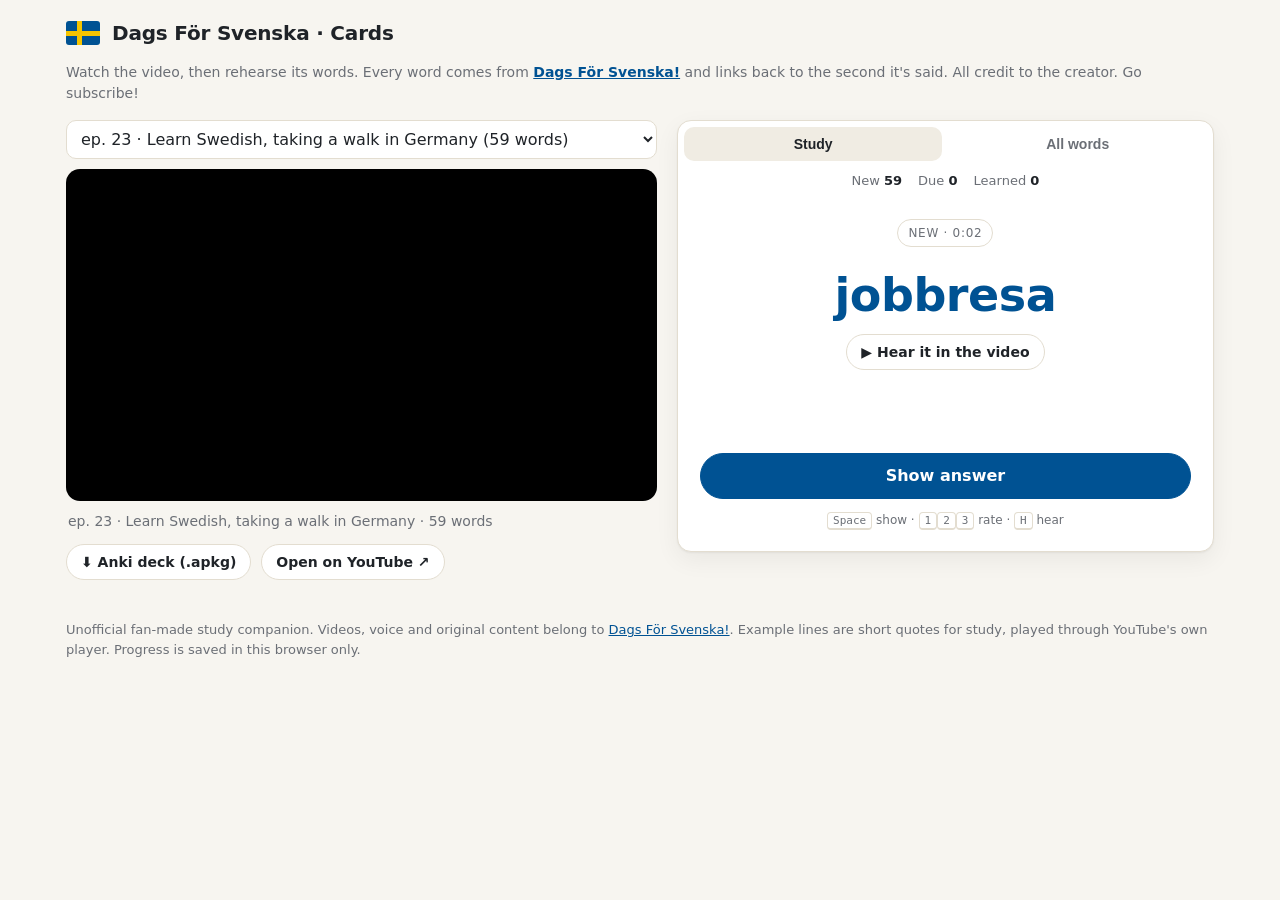
==== index.html @ f63266fc "Flashcards for Dags För Svenska! ep. 23 (Germany walk) Study site (index.html) with the video embedd" ====
<!doctype html>
<html lang="en">
<head>
<meta charset="utf-8">
<meta name="viewport" content="width=device-width, initial-scale=1">
<title>Dags För Svenska Cards</title>
<meta name="description" content="Flashcards built from the words in Dags För Svenska! videos. Watch the video, then rehearse the words, with every card linking back to the moment it was said.">
<style>
:root {
  --bg: #f7f5f0; --surface: #ffffff; --panel: #f0ece3; --ink: #1f2328; --muted: #6b6f76; --line: #e3ddd0;
  --blue: #005293; --yellow: #f5c400; --again: #c0392b; --good: #2e7d4f; --easy: #005293;
  --shadow: 0 1px 2px rgba(0,0,0,.05), 0 8px 24px rgba(0,0,0,.06);
}
@media (prefers-color-scheme: dark) {
  :root:not([data-theme="light"]) {
    --bg: #14171b; --surface: #1d2126; --panel: #252a30; --ink: #e8e6e1; --muted: #9aa0a8; --line: #30363d;
    --blue: #6fb1ff; --yellow: #f5c400; --again: #ff7b6e; --good: #6fd19a; --easy: #6fb1ff;
    --shadow: 0 1px 2px rgba(0,0,0,.3), 0 8px 24px rgba(0,0,0,.3);
  }
}
:root[data-theme="dark"] {
  --bg: #14171b; --surface: #1d2126; --panel: #252a30; --ink: #e8e6e1; --muted: #9aa0a8; --line: #30363d;
  --blue: #6fb1ff; --yellow: #f5c400; --again: #ff7b6e; --good: #6fd19a; --easy: #6fb1ff;
  --shadow: 0 1px 2px rgba(0,0,0,.3), 0 8px 24px rgba(0,0,0,.3);
}
* { box-sizing: border-box; }
body { margin: 0; background: var(--bg); color: var(--ink); font: 16px/1.5 system-ui, -apple-system, "Segoe UI", sans-serif; }
a { color: var(--blue); }
header { padding: 18px 16px 6px; max-width: 1180px; margin: 0 auto; display: flex; gap: 12px; align-items: center; flex-wrap: wrap; }
.logo { width: 34px; height: 24px; border-radius: 3px; background:
  linear-gradient(var(--yellow),var(--yellow)) 11px 0/5px 100% no-repeat,
  linear-gradient(var(--yellow),var(--yellow)) 0 10px/100% 5px no-repeat, #005293; flex: none; }
h1 { font-size: 20px; margin: 0; letter-spacing: -.01em; }
.sub { color: var(--muted); font-size: 14px; flex-basis: 100%; margin: 2px 0 0; }
.sub a { font-weight: 600; }
main { max-width: 1180px; margin: 0 auto; padding: 10px 16px 40px; display: grid; gap: 20px; grid-template-columns: minmax(0, 1fr); }
@media (min-width: 960px) { main { grid-template-columns: minmax(0, 1.1fr) minmax(0, 1fr); align-items: start; } .left { position: sticky; top: 14px; } }
.box { background: var(--surface); border: 1px solid var(--line); border-radius: 14px; box-shadow: var(--shadow); }
select { font: inherit; padding: 8px 10px; border-radius: 10px; border: 1px solid var(--line); background: var(--surface); color: var(--ink); width: 100%; }
.player { aspect-ratio: 16/9; width: 100%; border-radius: 14px; overflow: hidden; background: #000; margin-top: 10px; }
.player > * { width: 100%; height: 100%; border: 0; }
.vmeta { font-size: 14px; color: var(--muted); margin: 10px 2px 0; }
.dl { display: flex; gap: 10px; margin-top: 12px; flex-wrap: wrap; }
.btn { font: 600 14px/1 system-ui, sans-serif; border: 1px solid var(--line); background: var(--surface); color: var(--ink);
  border-radius: 99px; padding: 10px 14px; cursor: pointer; text-decoration: none; display: inline-flex; gap: 6px; align-items: center; }
.btn:hover { border-color: var(--blue); }
.btn.primary { background: var(--blue); color: #fff; border-color: var(--blue); }
:root[data-theme="dark"] .btn.primary, :root:not([data-theme="light"]) .btn.primary { color: #0b1a2b; }
@media (prefers-color-scheme: light) { :root:not([data-theme="dark"]) .btn.primary { color: #fff; } }
.tabs { display: flex; gap: 6px; padding: 6px; }
.tab { flex: 1; text-align: center; padding: 9px; border-radius: 10px; cursor: pointer; font-weight: 600; font-size: 14px; color: var(--muted); border: 0; background: none; }
.tab[aria-selected="true"] { background: var(--panel); color: var(--ink); }
.stats { display: flex; gap: 16px; justify-content: center; font-size: 13px; color: var(--muted); padding: 4px 16px 0; font-variant-numeric: tabular-nums; }
.stats b { color: var(--ink); }
.card { padding: 28px 22px 22px; text-align: center; min-height: 360px; display: flex; flex-direction: column; }
.word { font-size: clamp(34px, 7vw, 46px); font-weight: 750; color: var(--blue); margin: 14px 0 4px; letter-spacing: -.01em; overflow-wrap: anywhere; }
.chip { align-self: center; font-size: 12px; letter-spacing: .06em; text-transform: uppercase; color: var(--muted); border: 1px solid var(--line); border-radius: 99px; padding: 4px 10px; }
.meaning { font-size: 24px; font-weight: 650; margin-top: 10px; }
.grammar { font-size: 14px; color: var(--muted); margin-top: 4px; }
.grammar i { margin-right: 6px; }
.example { background: var(--panel); border-radius: 12px; padding: 14px 16px; margin: 16px auto 0; max-width: 480px; width: 100%; text-align: left; }
.example .sv { font-size: 19px; }
.example .sv b { color: var(--blue); }
.example .en { color: var(--muted); font-style: italic; margin-top: 4px; }
.note { font-size: 14px; color: var(--muted); margin: 12px auto 0; max-width: 480px; text-align: left; }
.hidden { display: none !important; }
.grow { flex: 1; }
.rate { display: grid; grid-template-columns: repeat(3, 1fr); gap: 8px; margin-top: 18px; }
.rate button { font: 650 15px/1.2 system-ui, sans-serif; padding: 12px 6px; border-radius: 12px; border: 1px solid var(--line); background: var(--surface); color: var(--ink); cursor: pointer; }
.rate button small { display: block; font-weight: 500; font-size: 11px; color: var(--muted); margin-top: 3px; }
.rate .again { border-color: color-mix(in srgb, var(--again) 45%, var(--line)); color: var(--again); }
.rate .good { border-color: color-mix(in srgb, var(--good) 45%, var(--line)); color: var(--good); }
.rate .easy { border-color: color-mix(in srgb, var(--easy) 45%, var(--line)); color: var(--easy); }
.show { margin-top: 18px; width: 100%; padding: 14px; font-size: 16px; justify-content: center; }
.row-actions { display: flex; gap: 8px; justify-content: center; margin-top: 14px; flex-wrap: wrap; }
.kbd { font-size: 12px; color: var(--muted); margin-top: 12px; }
kbd { font: 11px ui-monospace, monospace; border: 1px solid var(--line); border-bottom-width: 2px; border-radius: 4px; padding: 1px 5px; }
.done { padding: 40px 20px; text-align: center; }
.done h2 { margin: 0 0 6px; }
.list { list-style: none; margin: 0; padding: 4px 0; }
.list li { display: grid; grid-template-columns: 52px 1fr auto; gap: 10px; align-items: baseline; padding: 10px 16px; border-top: 1px solid var(--line); cursor: pointer; }
.list li:first-child { border-top: 0; }
.list li:hover { background: var(--panel); }
.list .ts { font: 12px ui-monospace, monospace; color: var(--blue); }
.list .w { font-weight: 650; }
.list .e { color: var(--muted); font-size: 14px; }
.list .lvl { font-size: 11px; color: var(--muted); white-space: nowrap; }
.credit { max-width: 1180px; margin: 0 auto; padding: 0 16px 30px; font-size: 13px; color: var(--muted); }
</style>
</head>
<body>
<header>
  <div class="logo" aria-hidden="true"></div>
  <h1>Dags För Svenska · Cards</h1>
  <p class="sub">Watch the video, then rehearse its words. Every word comes from
    <a id="chanLink" href="https://www.youtube.com/@DagsF%C3%B6rSvenska" target="_blank" rel="noopener">Dags För Svenska!</a>
    and links back to the second it's said. All credit to the creator. Go subscribe!</p>
</header>

<main>
  <section class="left">
    <select id="videoPick" aria-label="Choose a video"></select>
    <div class="player"><div id="yt"></div></div>
    <p class="vmeta" id="vmeta"></p>
    <div class="dl">
      <a class="btn" id="ankiDl" href="#">⬇ Anki deck (.apkg)</a>
      <a class="btn" id="ytLink" target="_blank" rel="noopener" href="#">Open on YouTube ↗</a>
    </div>
  </section>

  <section>
    <div class="box">
      <div class="tabs" role="tablist">
        <button class="tab" role="tab" id="tabStudy" aria-selected="true">Study</button>
        <button class="tab" role="tab" id="tabList" aria-selected="false">All words</button>
      </div>

      <div id="studyView">
        <div class="stats"><span>New <b id="sNew">0</b></span><span>Due <b id="sDue">0</b></span><span>Learned <b id="sLearned">0</b></span></div>
        <div class="card" id="card">
          <span class="chip" id="cChip"></span>
          <div class="word" id="cWord"></div>
          <div><button class="btn" id="hearBtn" title="Play this line from the video (H)">▶ Hear it in the video</button></div>
          <div id="answer" class="hidden">
            <div class="meaning" id="cMeaning"></div>
            <div class="grammar"><i id="cPos"></i><span id="cForms"></span></div>
            <div class="example"><div class="sv" id="cSv"></div><div class="en" id="cEn"></div></div>
            <div class="note" id="cNote"></div>
          </div>
          <div class="grow"></div>
          <button class="btn primary show" id="showBtn">Show answer</button>
          <div class="rate hidden" id="rateRow">
            <button class="again" data-r="0">Again<small id="iv0"></small></button>
            <button class="good" data-r="1">Good<small id="iv1"></small></button>
            <button class="easy" data-r="2">Easy<small id="iv2"></small></button>
          </div>
          <div class="kbd"><kbd>Space</kbd> show · <kbd>1</kbd><kbd>2</kbd><kbd>3</kbd> rate · <kbd>H</kbd> hear</div>
        </div>
        <div class="done hidden" id="doneView">
          <h2>All done for now 🎉</h2>
          <p id="doneMsg">Come back tomorrow for your reviews, or watch the video again.</p>
          <div class="row-actions"><button class="btn" id="moreBtn">Study ahead anyway</button></div>
        </div>
      </div>

      <div id="listView" class="hidden"><ul class="list" id="wordList"></ul></div>
    </div>
  </section>
</main>
<p class="credit">Unofficial fan-made study companion. Videos, voice and original content belong to
  <a href="https://www.youtube.com/@DagsF%C3%B6rSvenska" target="_blank" rel="noopener">Dags För Svenska!</a>.
  Example lines are short quotes for study, played through YouTube's own player. Progress is saved in this browser only.</p>

<script>
const $ = id => document.getElementById(id);
const DAY = 864e5, NEW_PER_DAY = 20;
let videos = [], deck = null, queue = [], cur = null, player = null, stopTimer = null, ahead = false;

// ---- storage (per-browser progress; never required) ----
const store = {
  get(k, d) { try { const v = localStorage.getItem(k); return v ? JSON.parse(v) : d; } catch { return d; } },
  set(k, v) { try { localStorage.setItem(k, JSON.stringify(v)); } catch {} },
};
const progKey = () => `dfs:${deck.video}`;
let prog = {};  // word -> {ivl (days), due (ms), reps}

// ---- scheduling: small SM-2-ish ladder ----
function nextIvl(p, r) {
  const ivl = p ? p.ivl : 0;
  if (r === 0) return 0;                      // again: back into this session
  if (r === 1) return ivl ? Math.max(1, Math.round(ivl * 2.3)) : 1;
  return ivl ? Math.max(4, Math.round(ivl * 3.5)) : 4;
}
const fmtIvl = d => d === 0 ? "now" : d < 30 ? `${d}d` : d < 365 ? `${Math.round(d / 30)}mo` : `${(d / 365).toFixed(1)}y`;

function buildQueue() {
  const now = Date.now();
  const due = deck.cards.filter(c => prog[c.word] && prog[c.word].due <= now);
  const newToday = store.get(`${progKey()}:new:${new Date().toDateString()}`, 0);
  const fresh = deck.cards.filter(c => !prog[c.word]).slice(0, Math.max(0, NEW_PER_DAY - newToday));
  queue = [...due, ...fresh];
  if (ahead && !queue.length) queue = [...deck.cards].sort((a, b) => (prog[a.word]?.due || 0) - (prog[b.word]?.due || 0)).slice(0, 10);
}
function stats() {
  const now = Date.now();
  $("sNew").textContent = deck.cards.filter(c => !prog[c.word]).length;
  $("sDue").textContent = deck.cards.filter(c => prog[c.word] && prog[c.word].due <= now).length;
  $("sLearned").textContent = deck.cards.filter(c => prog[c.word] && prog[c.word].ivl >= 1).length;
}
const mmss = t => `${Math.floor(t / 60)}:${String(t % 60).padStart(2, "0")}`;

function showCard() {
  stats();
  if (!queue.length) { $("card").classList.add("hidden"); $("doneView").classList.remove("hidden"); return; }
  $("card").classList.remove("hidden"); $("doneView").classList.add("hidden");
  cur = queue[0];
  $("cChip").textContent = prog[cur.word] ? `review · ${mmss(cur.t)}` : `new · ${mmss(cur.t)}`;
  $("cWord").textContent = cur.word;
  $("cMeaning").textContent = cur.english;
  $("cPos").textContent = cur.pos;
  $("cForms").textContent = cur.forms;
  $("cSv").innerHTML = cur.sentence;   // trusted: our own deck files, <b> marks the word
  $("cEn").textContent = cur.sentence_en;
  $("cNote").innerHTML = cur.note || "";
  $("answer").classList.add("hidden"); $("rateRow").classList.add("hidden"); $("showBtn").classList.remove("hidden");
  const p = prog[cur.word];
  [0, 1, 2].forEach(r => $(`iv${r}`).textContent = fmtIvl(nextIvl(p, r)));
}
function reveal() {
  if (!cur) return;
  $("answer").classList.remove("hidden"); $("rateRow").classList.remove("hidden"); $("showBtn").classList.add("hidden");
}
function rate(r) {
  if (!cur || $("rateRow").classList.contains("hidden")) return;
  const isNew = !prog[cur.word];
  const ivl = nextIvl(prog[cur.word], r);
  prog[cur.word] = { ivl, due: Date.now() + ivl * DAY, reps: (prog[cur.word]?.reps || 0) + 1 };
  store.set(progKey(), prog);
  if (isNew) { const k = `${progKey()}:new:${new Date().toDateString()}`; store.set(k, store.get(k, 0) + 1); }
  queue.shift();
  if (r === 0) queue.splice(Math.min(3, queue.length), 0, cur);   // see it again in a few cards
  showCard();
}

// ---- the creator's own voice: play just this line through the YouTube player ----
function hear(c) {
  if (!player || !player.seekTo) return;
  clearTimeout(stopTimer);
  const start = Math.max(0, c.t - 0.6);
  player.seekTo(start, true); player.playVideo();
  stopTimer = setTimeout(() => player.pauseVideo(), ((c.end || c.t + 4) - start + 0.4) * 1000);
}

function renderList() {
  $("wordList").innerHTML = "";
  deck.cards.forEach(c => {
    const li = document.createElement("li");
    const p = prog[c.word];
    li.innerHTML = `<span class="ts">${mmss(c.t)}</span><span><span class="w"></span> <span class="e"></span></span><span class="lvl">${p ? (p.ivl ? "next " + fmtIvl(p.ivl) : "learning") : "new"}</span>`;
    li.querySelector(".w").textContent = c.word;
    li.querySelector(".e").textContent = "· " + c.english;
    li.title = "Play this line";
    li.onclick = () => hear(c);
    $("wordList").appendChild(li);
  });
}
function setTab(list) {
  $("tabStudy").setAttribute("aria-selected", !list); $("tabList").setAttribute("aria-selected", list);
  $("studyView").classList.toggle("hidden", list); $("listView").classList.toggle("hidden", !list);
  if (list) renderList();
}

async function loadVideo(id) {
  deck = await (await fetch(`decks/${id}.json`)).json();
  prog = store.get(progKey(), {});
  ahead = false;
  $("vmeta").textContent = `${deck.episode} · ${deck.title} · ${deck.cards.length} words`;
  $("ytLink").href = `https://www.youtube.com/watch?v=${id}`;
  $("ankiDl").href = deck.apkg || `https://github.com/rajathpi/dags-svenska-cards/releases/download/decks/dags-for-svenska-${id}.apkg`;
  if (player && player.cueVideoById) player.cueVideoById(id);
  buildQueue(); showCard();
  if (!$("listView").classList.contains("hidden")) renderList();
  store.set("dfs:last", id);
}

window.onYouTubeIframeAPIReady = () => {
  player = new YT.Player("yt", { videoId: deck ? deck.video : undefined,
    playerVars: { rel: 0, modestbranding: 1, cc_load_policy: 1, cc_lang_pref: "sv", hl: "sv" } });
};

async function init() {
  videos = await (await fetch("decks/index.json")).json();
  $("videoPick").innerHTML = videos.map(v => `<option value="${v.id}">${v.episode} · ${v.title} (${v.count} words)</option>`).join("");
  const last = store.get("dfs:last", null);
  const id = videos.some(v => v.id === last) ? last : videos[0].id;
  $("videoPick").value = id;
  await loadVideo(id);
  const s = document.createElement("script"); s.src = "https://www.youtube.com/iframe_api"; document.head.appendChild(s);
}

$("videoPick").onchange = e => loadVideo(e.target.value);
$("showBtn").onclick = reveal;
$("hearBtn").onclick = () => cur && hear(cur);
$("rateRow").onclick = e => { const b = e.target.closest("button"); if (b) rate(+b.dataset.r); };
$("tabStudy").onclick = () => setTab(false);
$("tabList").onclick = () => setTab(true);
$("moreBtn").onclick = () => { ahead = true; buildQueue(); showCard(); };
document.addEventListener("keydown", e => {
  if (e.target.tagName === "SELECT" || e.ctrlKey || e.metaKey || e.altKey) return;
  if (e.code === "Space") { e.preventDefault(); $("rateRow").classList.contains("hidden") ? reveal() : rate(1); }
  else if (["1", "2", "3"].includes(e.key)) rate(+e.key - 1);
  else if (e.key.toLowerCase() === "h" && cur) hear(cur);
});
init();
</script>
</body>
</html>
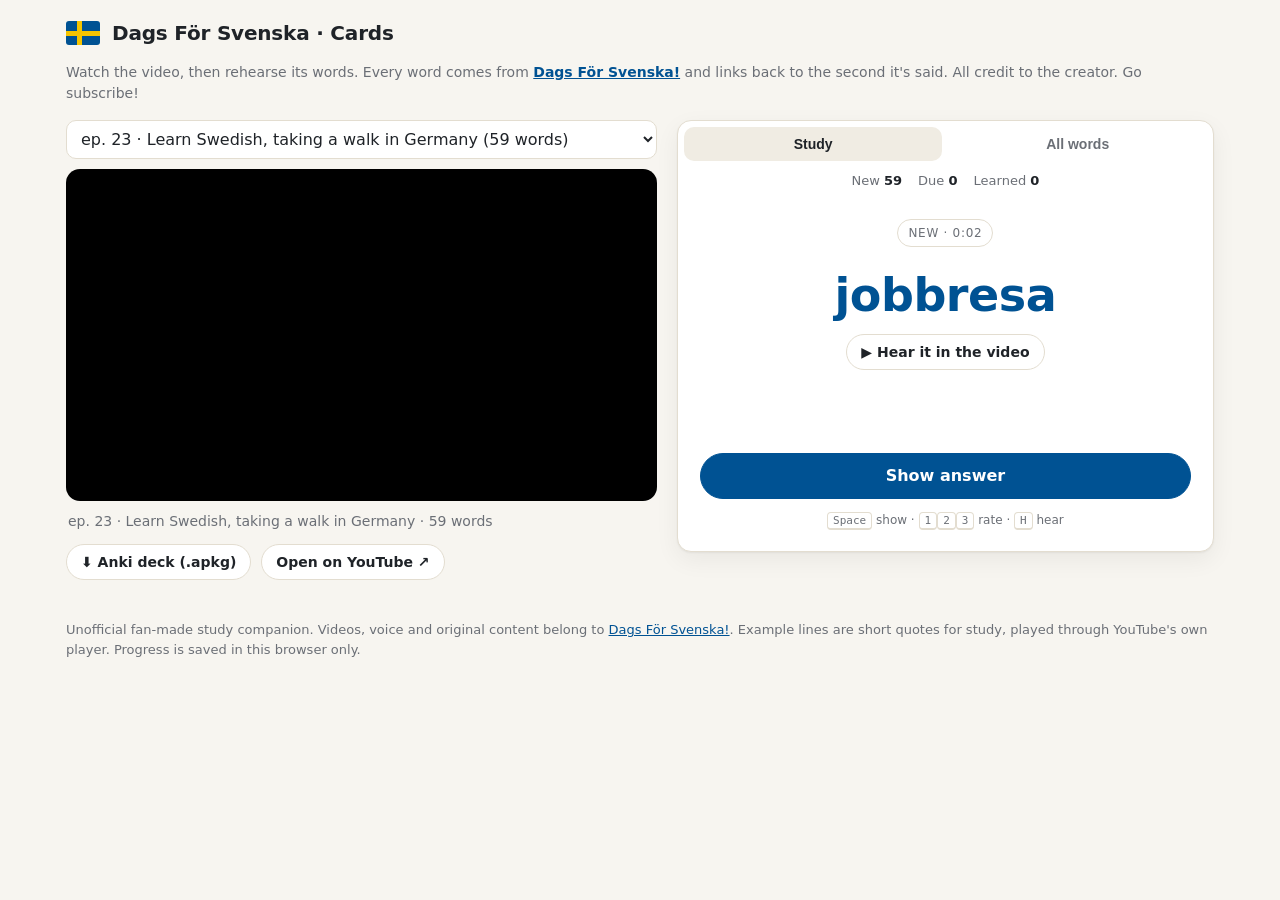
==== commit 83781852: "README: screenshots of the study site, word list, dark mode, phone and Anki card Adds make_shots.py " ====
--- a/index.html
+++ b/index.html
@@ -37,7 +37,7 @@
 @media (min-width: 960px) { main { grid-template-columns: minmax(0, 1.1fr) minmax(0, 1fr); align-items: start; } .left { position: sticky; top: 14px; } }
 .box { background: var(--surface); border: 1px solid var(--line); border-radius: 14px; box-shadow: var(--shadow); }
 select { font: inherit; padding: 8px 10px; border-radius: 10px; border: 1px solid var(--line); background: var(--surface); color: var(--ink); width: 100%; }
-.player { aspect-ratio: 16/9; width: 100%; border-radius: 14px; overflow: hidden; background: #000; margin-top: 10px; }
+.player { aspect-ratio: 16/9; width: 100%; border-radius: 14px; overflow: hidden; background: #000 center/cover no-repeat; margin-top: 10px; }
 .player > * { width: 100%; height: 100%; border: 0; }
 .vmeta { font-size: 14px; color: var(--muted); margin: 10px 2px 0; }
 .dl { display: flex; gap: 10px; margin-top: 12px; flex-wrap: wrap; }
@@ -256,6 +256,7 @@
   ahead = false;
   $("vmeta").textContent = `${deck.episode} · ${deck.title} · ${deck.cards.length} words`;
   $("ytLink").href = `https://www.youtube.com/watch?v=${id}`;
+  document.querySelector(".player").style.backgroundImage = `url(https://i.ytimg.com/vi/${id}/hqdefault.jpg)`;  // shows until the player draws
   $("ankiDl").href = deck.apkg || `https://github.com/rajathpi/dags-svenska-cards/releases/download/decks/dags-for-svenska-${id}.apkg`;
   if (player && player.cueVideoById) player.cueVideoById(id);
   buildQueue(); showCard();
@@ -275,6 +276,12 @@
   const id = videos.some(v => v.id === last) ? last : videos[0].id;
   $("videoPick").value = id;
   await loadVideo(id);
+  // link hooks: #words opens the word list, #answer flips the first card, #dark / #light force a theme, #shot = no player
+  const h = location.hash;
+  if (/dark|light/.test(h)) document.documentElement.dataset.theme = h.includes("dark") ? "dark" : "light";
+  if (h.includes("words")) setTab(true);
+  if (h.includes("answer")) reveal();
+  if (h.includes("shot")) return;   // README screenshots: keep the thumbnail, skip the player
   const s = document.createElement("script"); s.src = "https://www.youtube.com/iframe_api"; document.head.appendChild(s);
 }
 
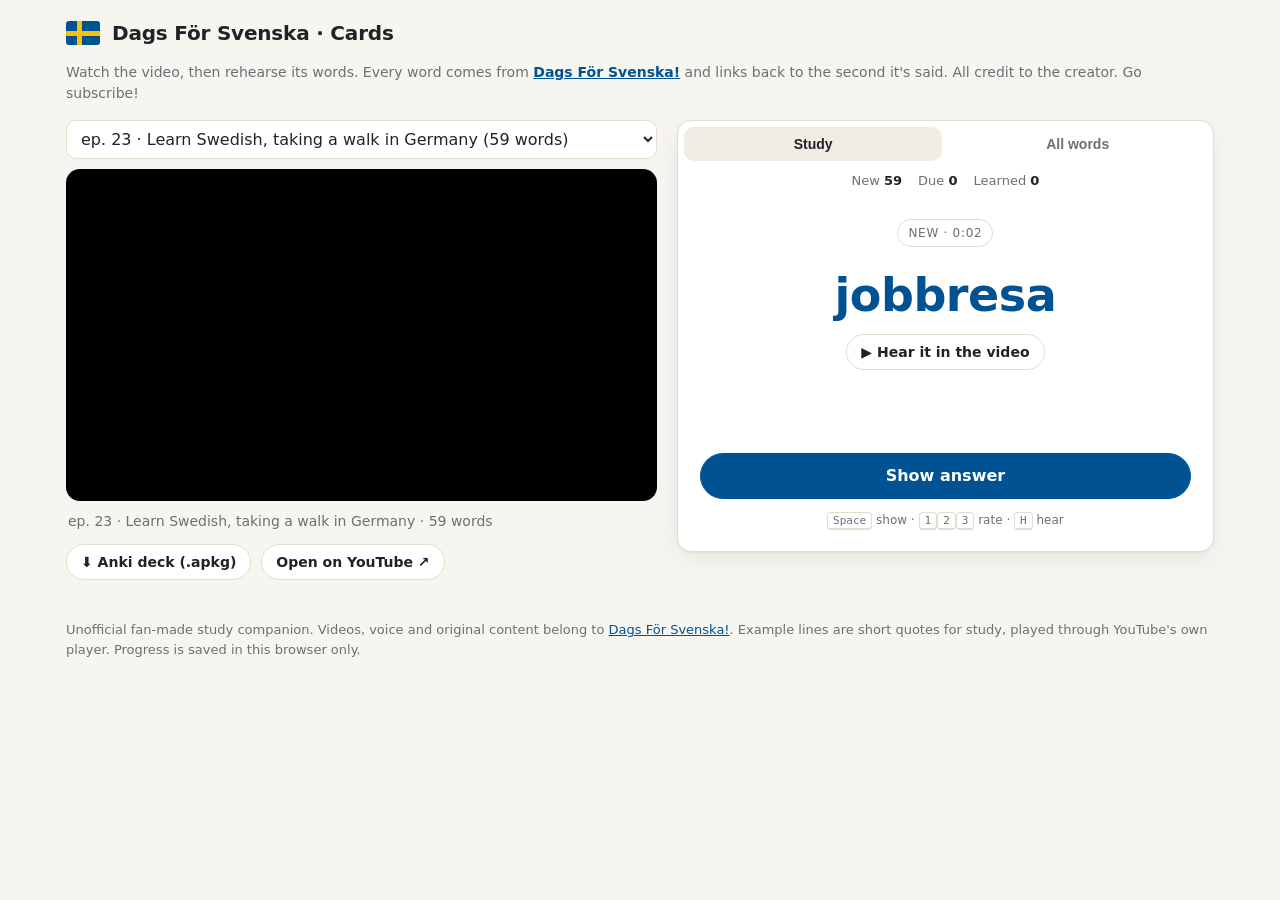
==== commit da69fe13: "Fix clip cut-off and keyboard bugs - 'Hear it' now stops on the video's own clock instead of a fixed" ====
--- a/index.html
+++ b/index.html
@@ -191,7 +191,7 @@
 
 function showCard() {
   stats();
-  if (!queue.length) { $("card").classList.add("hidden"); $("doneView").classList.remove("hidden"); return; }
+  if (!queue.length) { cur = null; $("card").classList.add("hidden"); $("doneView").classList.remove("hidden"); return; }
   $("card").classList.remove("hidden"); $("doneView").classList.add("hidden");
   cur = queue[0];
   $("cChip").textContent = prog[cur.word] ? `review · ${mmss(cur.t)}` : `new · ${mmss(cur.t)}`;
@@ -224,11 +224,21 @@
 
 // ---- the creator's own voice: play just this line through the YouTube player ----
 function hear(c) {
-  if (!player || !player.seekTo) return;
-  clearTimeout(stopTimer);
-  const start = Math.max(0, c.t - 0.6);
+  const start = Math.max(0, c.t - 0.6), stop = (c.end || c.t + 4) + 0.4;
+  if (!player || !player.seekTo) {   // player blocked or still loading: open YouTube at that second
+    window.open(`https://youtu.be/${deck.video}?t=${Math.floor(start)}`, "_blank", "noopener");
+    return;
+  }
+  clearInterval(stopTimer);
   player.seekTo(start, true); player.playVideo();
-  stopTimer = setTimeout(() => player.pauseVideo(), ((c.end || c.t + 4) - start + 0.4) * 1000);
+  // stop on the video's own clock, so buffering never cuts the sentence short
+  stopTimer = setInterval(() => {
+    const t = player.getCurrentTime();
+    if (t >= stop || t < start - 1) {           // reached the end, or the viewer scrubbed away
+      clearInterval(stopTimer);
+      if (t >= stop) player.pauseVideo();
+    }
+  }, 100);
 }
 
 function renderList() {
@@ -236,7 +246,7 @@
   deck.cards.forEach(c => {
     const li = document.createElement("li");
     const p = prog[c.word];
-    li.innerHTML = `<span class="ts">${mmss(c.t)}</span><span><span class="w"></span> <span class="e"></span></span><span class="lvl">${p ? (p.ivl ? "next " + fmtIvl(p.ivl) : "learning") : "new"}</span>`;
+    li.innerHTML = `<span class="ts">${mmss(c.t)}</span><span><span class="w"></span> <span class="e"></span></span><span class="lvl">${!p ? "new" : p.due <= Date.now() ? "due" : "in " + fmtIvl(Math.max(1, Math.round((p.due - Date.now()) / DAY)))}</span>`;
     li.querySelector(".w").textContent = c.word;
     li.querySelector(".e").textContent = "· " + c.english;
     li.title = "Play this line";
@@ -254,6 +264,7 @@
   deck = await (await fetch(`decks/${id}.json`)).json();
   prog = store.get(progKey(), {});
   ahead = false;
+  clearInterval(stopTimer);
   $("vmeta").textContent = `${deck.episode} · ${deck.title} · ${deck.cards.length} words`;
   $("ytLink").href = `https://www.youtube.com/watch?v=${id}`;
   document.querySelector(".player").style.backgroundImage = `url(https://i.ytimg.com/vi/${id}/hqdefault.jpg)`;  // shows until the player draws
@@ -294,10 +305,13 @@
 $("moreBtn").onclick = () => { ahead = true; buildQueue(); showCard(); };
 document.addEventListener("keydown", e => {
   if (e.target.tagName === "SELECT" || e.ctrlKey || e.metaKey || e.altKey) return;
+  if ($("studyView").classList.contains("hidden")) return;
   if (e.code === "Space") { e.preventDefault(); $("rateRow").classList.contains("hidden") ? reveal() : rate(1); }
   else if (["1", "2", "3"].includes(e.key)) rate(+e.key - 1);
   else if (e.key.toLowerCase() === "h" && cur) hear(cur);
 });
+// a focused button would also "click" on Space key-up, so one press would act twice
+document.addEventListener("keyup", e => { if (e.code === "Space" && e.target.tagName === "BUTTON") e.preventDefault(); });
 init();
 </script>
 </body>
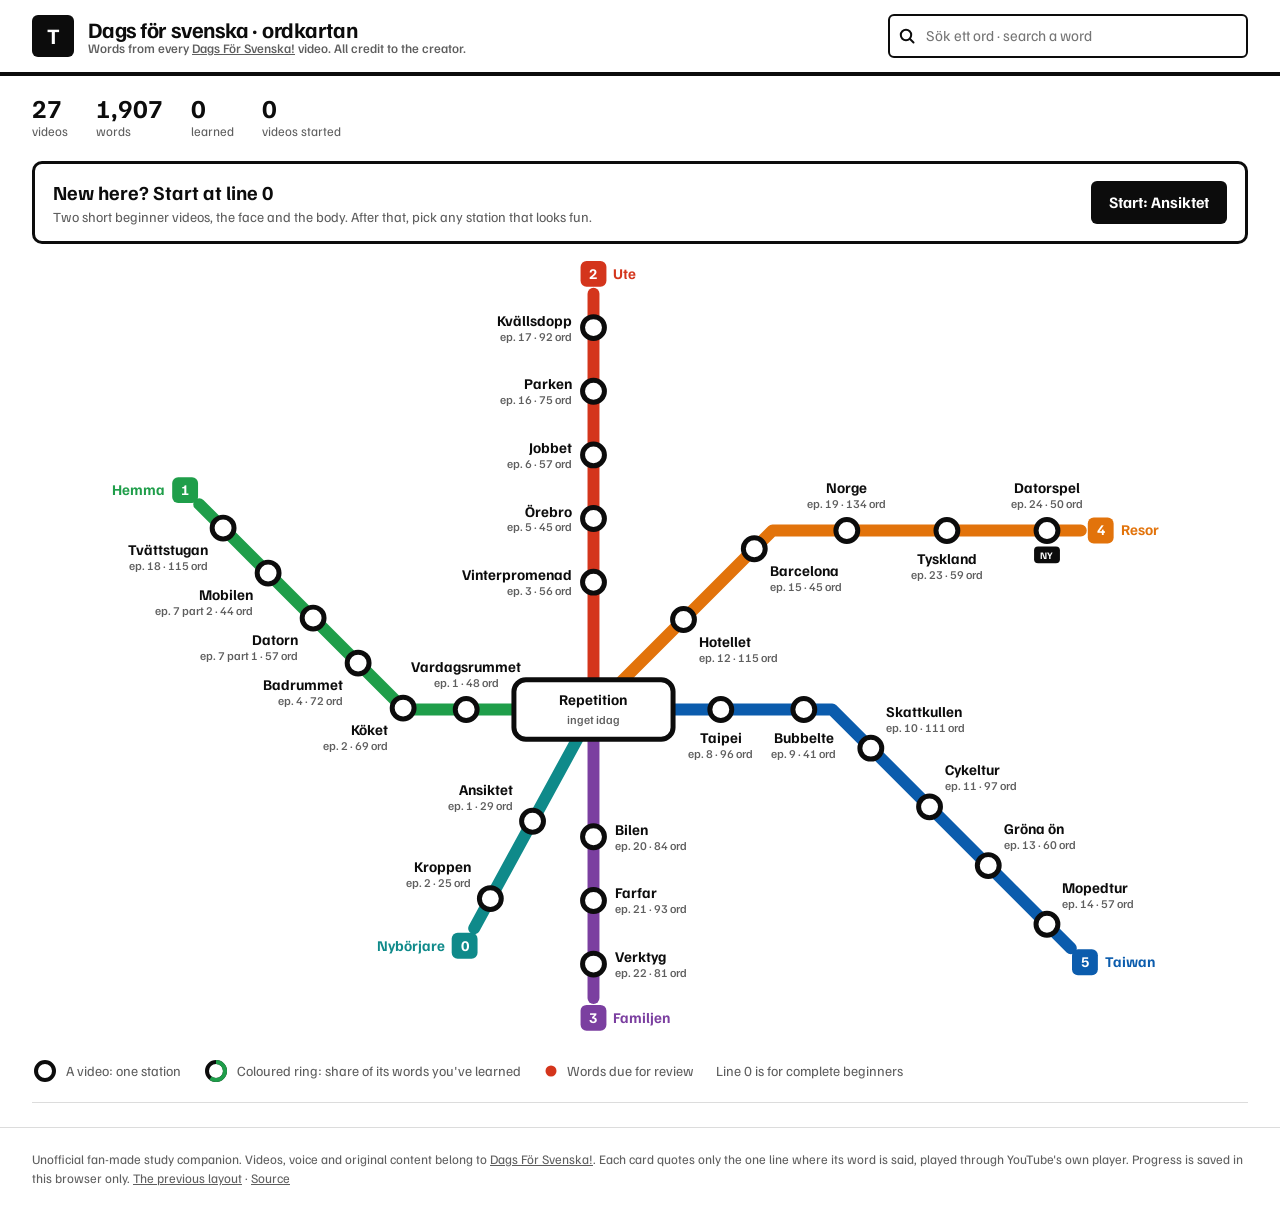
==== commit 6884281e: "Ordkartan: the videos as a metro map With 27 videos a dropdown no longer worked, so the site is now " ====
--- a/index.html
+++ b/index.html
@@ -2,317 +2,514 @@
 <html lang="en">
 <head>
 <meta charset="utf-8">
-<meta name="viewport" content="width=device-width, initial-scale=1">
-<title>Dags För Svenska Cards</title>
-<meta name="description" content="Flashcards built from the words in Dags För Svenska! videos. Watch the video, then rehearse the words, with every card linking back to the moment it was said.">
+<meta name="viewport" content="width=device-width, initial-scale=1, viewport-fit=cover">
+<title>Dags För Svenska · Ordkartan</title>
+<meta name="description" content="Flashcards for every Dags För Svenska! video, laid out as a metro map. Each card links back to the moment its word is said, and plays that line in the creator's own voice.">
+<link rel="icon" href="data:image/svg+xml,%3Csvg xmlns=%27http://www.w3.org/2000/svg%27 viewBox=%270 0 32 32%27%3E%3Crect width=%2732%27 height=%2732%27 rx=%276%27 fill=%27%230c0c0c%27/%3E%3Cpath d=%27M9 9h14v4h-5v12h-4V13H9z%27 fill=%27%23fff%27/%3E%3C/svg%3E">
+<link rel="preconnect" href="https://fonts.googleapis.com">
+<link rel="stylesheet" href="https://fonts.googleapis.com/css2?family=Familjen+Grotesk:wght@400;500;600;700&display=swap">
 <style>
+/* Transit signage: every theme is a metro line, every video a station on it, every word a stop inside the video. One light look, by choice. */
 :root {
-  --bg: #f7f5f0; --surface: #ffffff; --panel: #f0ece3; --ink: #1f2328; --muted: #6b6f76; --line: #e3ddd0;
-  --blue: #005293; --yellow: #f5c400; --again: #c0392b; --good: #2e7d4f; --easy: #005293;
-  --shadow: 0 1px 2px rgba(0,0,0,.05), 0 8px 24px rgba(0,0,0,.06);
-}
-@media (prefers-color-scheme: dark) {
-  :root:not([data-theme="light"]) {
-    --bg: #14171b; --surface: #1d2126; --panel: #252a30; --ink: #e8e6e1; --muted: #9aa0a8; --line: #30363d;
-    --blue: #6fb1ff; --yellow: #f5c400; --again: #ff7b6e; --good: #6fd19a; --easy: #6fb1ff;
-    --shadow: 0 1px 2px rgba(0,0,0,.3), 0 8px 24px rgba(0,0,0,.3);
-  }
-}
-:root[data-theme="dark"] {
-  --bg: #14171b; --surface: #1d2126; --panel: #252a30; --ink: #e8e6e1; --muted: #9aa0a8; --line: #30363d;
-  --blue: #6fb1ff; --yellow: #f5c400; --again: #ff7b6e; --good: #6fd19a; --easy: #6fb1ff;
-  --shadow: 0 1px 2px rgba(0,0,0,.3), 0 8px 24px rgba(0,0,0,.3);
+  color-scheme: light;
+  --bg: #ffffff; --ink: #0c0c0c; --soft: #5e5e5e; --rule: #dcdcdc; --wash: #f3f3f1;
+  --again: #d4351c; --good: #1f9e4a; --easy: #0b3b78; --mark: #ffe58a;
+  --font: "Familjen Grotesk", "Helvetica Neue", Arial, sans-serif;
 }
 * { box-sizing: border-box; }
-body { margin: 0; background: var(--bg); color: var(--ink); font: 16px/1.5 system-ui, -apple-system, "Segoe UI", sans-serif; }
-a { color: var(--blue); }
-header { padding: 18px 16px 6px; max-width: 1180px; margin: 0 auto; display: flex; gap: 12px; align-items: center; flex-wrap: wrap; }
-.logo { width: 34px; height: 24px; border-radius: 3px; background:
-  linear-gradient(var(--yellow),var(--yellow)) 11px 0/5px 100% no-repeat,
-  linear-gradient(var(--yellow),var(--yellow)) 0 10px/100% 5px no-repeat, #005293; flex: none; }
-h1 { font-size: 20px; margin: 0; letter-spacing: -.01em; }
-.sub { color: var(--muted); font-size: 14px; flex-basis: 100%; margin: 2px 0 0; }
-.sub a { font-weight: 600; }
-main { max-width: 1180px; margin: 0 auto; padding: 10px 16px 40px; display: grid; gap: 20px; grid-template-columns: minmax(0, 1fr); }
-@media (min-width: 960px) { main { grid-template-columns: minmax(0, 1.1fr) minmax(0, 1fr); align-items: start; } .left { position: sticky; top: 14px; } }
-.box { background: var(--surface); border: 1px solid var(--line); border-radius: 14px; box-shadow: var(--shadow); }
-select { font: inherit; padding: 8px 10px; border-radius: 10px; border: 1px solid var(--line); background: var(--surface); color: var(--ink); width: 100%; }
-.player { aspect-ratio: 16/9; width: 100%; border-radius: 14px; overflow: hidden; background: #000 center/cover no-repeat; margin-top: 10px; }
-.player > * { width: 100%; height: 100%; border: 0; }
-.vmeta { font-size: 14px; color: var(--muted); margin: 10px 2px 0; }
-.dl { display: flex; gap: 10px; margin-top: 12px; flex-wrap: wrap; }
-.btn { font: 600 14px/1 system-ui, sans-serif; border: 1px solid var(--line); background: var(--surface); color: var(--ink);
-  border-radius: 99px; padding: 10px 14px; cursor: pointer; text-decoration: none; display: inline-flex; gap: 6px; align-items: center; }
-.btn:hover { border-color: var(--blue); }
-.btn.primary { background: var(--blue); color: #fff; border-color: var(--blue); }
-:root[data-theme="dark"] .btn.primary, :root:not([data-theme="light"]) .btn.primary { color: #0b1a2b; }
-@media (prefers-color-scheme: light) { :root:not([data-theme="dark"]) .btn.primary { color: #fff; } }
-.tabs { display: flex; gap: 6px; padding: 6px; }
-.tab { flex: 1; text-align: center; padding: 9px; border-radius: 10px; cursor: pointer; font-weight: 600; font-size: 14px; color: var(--muted); border: 0; background: none; }
-.tab[aria-selected="true"] { background: var(--panel); color: var(--ink); }
-.stats { display: flex; gap: 16px; justify-content: center; font-size: 13px; color: var(--muted); padding: 4px 16px 0; font-variant-numeric: tabular-nums; }
-.stats b { color: var(--ink); }
-.card { padding: 28px 22px 22px; text-align: center; min-height: 360px; display: flex; flex-direction: column; }
-.word { font-size: clamp(34px, 7vw, 46px); font-weight: 750; color: var(--blue); margin: 14px 0 4px; letter-spacing: -.01em; overflow-wrap: anywhere; }
-.chip { align-self: center; font-size: 12px; letter-spacing: .06em; text-transform: uppercase; color: var(--muted); border: 1px solid var(--line); border-radius: 99px; padding: 4px 10px; }
-.meaning { font-size: 24px; font-weight: 650; margin-top: 10px; }
-.grammar { font-size: 14px; color: var(--muted); margin-top: 4px; }
-.grammar i { margin-right: 6px; }
-.example { background: var(--panel); border-radius: 12px; padding: 14px 16px; margin: 16px auto 0; max-width: 480px; width: 100%; text-align: left; }
-.example .sv { font-size: 19px; }
-.example .sv b { color: var(--blue); }
-.example .en { color: var(--muted); font-style: italic; margin-top: 4px; }
-.note { font-size: 14px; color: var(--muted); margin: 12px auto 0; max-width: 480px; text-align: left; }
-.hidden { display: none !important; }
-.grow { flex: 1; }
-.rate { display: grid; grid-template-columns: repeat(3, 1fr); gap: 8px; margin-top: 18px; }
-.rate button { font: 650 15px/1.2 system-ui, sans-serif; padding: 12px 6px; border-radius: 12px; border: 1px solid var(--line); background: var(--surface); color: var(--ink); cursor: pointer; }
-.rate button small { display: block; font-weight: 500; font-size: 11px; color: var(--muted); margin-top: 3px; }
-.rate .again { border-color: color-mix(in srgb, var(--again) 45%, var(--line)); color: var(--again); }
-.rate .good { border-color: color-mix(in srgb, var(--good) 45%, var(--line)); color: var(--good); }
-.rate .easy { border-color: color-mix(in srgb, var(--easy) 45%, var(--line)); color: var(--easy); }
-.show { margin-top: 18px; width: 100%; padding: 14px; font-size: 16px; justify-content: center; }
-.row-actions { display: flex; gap: 8px; justify-content: center; margin-top: 14px; flex-wrap: wrap; }
-.kbd { font-size: 12px; color: var(--muted); margin-top: 12px; }
-kbd { font: 11px ui-monospace, monospace; border: 1px solid var(--line); border-bottom-width: 2px; border-radius: 4px; padding: 1px 5px; }
-.done { padding: 40px 20px; text-align: center; }
-.done h2 { margin: 0 0 6px; }
-.list { list-style: none; margin: 0; padding: 4px 0; }
-.list li { display: grid; grid-template-columns: 52px 1fr auto; gap: 10px; align-items: baseline; padding: 10px 16px; border-top: 1px solid var(--line); cursor: pointer; }
-.list li:first-child { border-top: 0; }
-.list li:hover { background: var(--panel); }
-.list .ts { font: 12px ui-monospace, monospace; color: var(--blue); }
-.list .w { font-weight: 650; }
-.list .e { color: var(--muted); font-size: 14px; }
-.list .lvl { font-size: 11px; color: var(--muted); white-space: nowrap; }
-.credit { max-width: 1180px; margin: 0 auto; padding: 0 16px 30px; font-size: 13px; color: var(--muted); }
+body { margin: 0; background: var(--bg); color: var(--ink); font: 16px/1.45 var(--font); }
+button { font: inherit; color: inherit; cursor: pointer; }
+a { color: inherit; }
+:focus-visible { outline: 3px solid var(--easy); outline-offset: 2px; }
+.wrap { padding-left: max(16px, env(safe-area-inset-left, 0px)); padding-right: max(16px, env(safe-area-inset-right, 0px)); }
+@media (min-width: 900px) { .wrap { padding-left: max(32px, env(safe-area-inset-left, 0px)); padding-right: max(32px, env(safe-area-inset-right, 0px)); } }
+
+/* top sign */
+header.top { display: flex; align-items: center; gap: 14px; padding-block: 14px; border-bottom: 4px solid var(--ink); flex-wrap: wrap; }
+.logo { width: 42px; height: 42px; background: var(--ink); color: #fff; font-weight: 700; font-size: 22px; display: grid; place-items: center; border-radius: 6px; flex: none; }
+.top h1 { flex: 1 1 240px; min-width: 0; margin: 0; font-size: 22px; font-weight: 700; letter-spacing: -.01em; line-height: 1.1; }
+.top h1 small { display: block; font-size: 13px; font-weight: 500; color: var(--soft); letter-spacing: 0; }
+.top .search { margin-left: auto; position: relative; flex: 1 1 260px; max-width: 360px; }
+.top .search input { width: 100%; font: inherit; font-size: 15px; padding: 9px 12px 9px 36px; border: 2px solid var(--ink); border-radius: 6px; background: #fff; }
+.top .search svg { position: absolute; left: 11px; top: 50%; transform: translateY(-50%); }
+.results { position: absolute; top: calc(100% + 6px); left: 0; right: 0; background: #fff; border: 2px solid var(--ink); border-radius: 6px; z-index: 20; max-height: 60vh; overflow: auto; box-shadow: 0 10px 30px rgba(0,0,0,.15); }
+.results button { all: unset; box-sizing: border-box; cursor: pointer; display: grid; grid-template-columns: 1fr auto; gap: 2px 10px; width: 100%; padding: 9px 12px; border-top: 1px solid var(--rule); }
+.results button:first-child { border-top: 0; }
+.results button:hover, .results button:focus-visible { background: var(--wash); }
+.results b { font-weight: 700; }
+.results .en { color: var(--soft); font-size: 14px; grid-column: 1; }
+.results .where { grid-row: 1 / span 2; grid-column: 2; align-self: center; font-size: 13px; display: flex; align-items: center; gap: 6px; white-space: nowrap; }
+.results .none { padding: 12px; color: var(--soft); }
+
+
+/* line + station badges */
+.lb { display: inline-grid; place-items: center; min-width: 26px; height: 26px; padding: 0 6px; border-radius: 6px; color: #fff; font-weight: 700; font-size: 15px; flex: none; }
+.lb.sm { min-width: 20px; height: 20px; font-size: 12px; border-radius: 5px; padding: 0 4px; }
+
+/* home */
+.stats { display: flex; gap: 28px; flex-wrap: wrap; padding-block: 18px 6px; }
+.stats div { font-size: 13px; color: var(--soft); }
+.stats b { display: block; font-size: 26px; color: var(--ink); font-variant-numeric: tabular-nums; line-height: 1.1; }
+.review-cta { display: flex; align-items: center; gap: 16px; flex-wrap: wrap; margin-block: 14px 4px; padding: 14px 18px; border: 3px solid var(--ink); border-radius: 10px; }
+.review-cta .big { font-size: 20px; font-weight: 700; }
+.review-cta p { margin: 0; color: var(--soft); font-size: 14px; }
+.review-cta button { margin-left: auto; background: var(--ink); color: #fff; border: 0; border-radius: 6px; padding: 10px 18px; font-weight: 700; }
+.review-cta button:disabled { background: var(--rule); color: var(--soft); cursor: default; }
+.map-wrap { margin-block: 10px 6px; }
+.map-wrap svg { width: 100%; height: auto; display: block; max-width: 1180px; margin: 0 auto; }
+.map-wrap .st { cursor: pointer; }
+.map-wrap .st:hover .ring, .map-wrap .st:focus-visible .ring { stroke-width: 6; }
+.map-wrap .st:focus { outline: none; }
+.map-wrap .st:focus-visible .lbl-a { text-decoration: underline; }
+.lbl-a { font: 700 15px var(--font); fill: var(--ink); }
+.lbl-b { font: 500 12px var(--font); fill: var(--soft); }
+.legend { display: flex; gap: 22px; flex-wrap: wrap; font-size: 14px; color: var(--soft); padding-block: 4px 18px; border-bottom: 1px solid var(--rule); }
+.legend span { display: inline-flex; align-items: center; gap: 8px; }
+/* list form of the map (phones) */
+.lines { display: none; }
+.line-card { padding-block: 14px 4px; border-top: 1px solid var(--rule); }
+.line-card h3 { margin: 0 0 6px; display: flex; align-items: center; gap: 10px; font-size: 18px; }
+.line-card h3 small { font-weight: 500; color: var(--soft); font-size: 14px; }
+.rail { list-style: none; margin: 0; padding: 0; position: relative; }
+.rail::before { content: ""; position: absolute; left: 10px; top: 14px; bottom: 14px; width: 6px; background: var(--c); border-radius: 3px; }
+.rail li button { all: unset; box-sizing: border-box; cursor: pointer; display: grid; grid-template-columns: 26px 1fr auto; align-items: center; gap: 12px; width: 100%; padding: 8px 0; position: relative; }
+.rail li button:focus-visible { outline: 3px solid var(--easy); }
+.rail .dot { width: 26px; height: 26px; border-radius: 50%; background: #fff; border: 5px solid var(--ink); position: relative; z-index: 1; }
+.rail .name { font-weight: 700; }
+.rail .name small { display: block; font-weight: 500; font-size: 13px; color: var(--soft); }
+.rail .pct { font-size: 13px; color: var(--soft); font-variant-numeric: tabular-nums; text-align: right; }
+.rail .bar { display: block; width: 64px; height: 6px; background: var(--rule); border-radius: 3px; margin-top: 4px; overflow: hidden; }
+.rail .bar i { display: block; height: 100%; background: var(--c); }
+@media (max-width: 760px) { .map-wrap, .legend { display: none; } .lines { display: block; } .stats b { font-size: 22px; } .stats { gap: 18px; } }
+
+/* station (video) view */
+.vbar { display: flex; align-items: center; gap: 12px; flex-wrap: wrap; padding-block: 14px; }
+.back { border: 2px solid var(--ink); background: #fff; border-radius: 6px; padding: 6px 12px; font-weight: 600; font-size: 14px; }
+.vbar h2 { margin: 0; font-size: 20px; line-height: 1.15; }
+.vbar h2 small { display: block; font-size: 13px; color: var(--soft); font-weight: 500; }
+.vbar .links { margin-left: auto; display: flex; gap: 8px; flex-wrap: wrap; }
+.vbar .links a { font-size: 14px; font-weight: 600; text-decoration: none; border: 2px solid var(--ink); border-radius: 6px; padding: 5px 10px; }
+.track-wrap { overflow-x: auto; padding-bottom: 6px; border-top: 1px solid var(--rule); }
+.track-head { display: flex; justify-content: space-between; font-weight: 700; font-size: 12px; text-transform: uppercase; letter-spacing: .07em; padding-top: 12px; gap: 12px; }
+.track { position: relative; height: 96px; min-width: 640px; margin-inline: 14px; }
+.track .rl { position: absolute; left: -14px; right: -14px; top: 40px; height: 8px; background: var(--rule); border-radius: 4px; }
+.track .stp { all: unset; position: absolute; top: 37px; width: 14px; height: 14px; margin-left: -7px; border-radius: 50%; background: #fff; border: 3px solid var(--ink); box-sizing: border-box; cursor: pointer; }
+.track .stp.got { background: var(--c); border-color: var(--c); }
+.track .stp.due { border-color: var(--again); }
+.track .stp:focus-visible { outline: 3px solid var(--easy); outline-offset: 2px; }
+.track .stp.now { width: 28px; height: 28px; margin-left: -14px; top: 30px; border: 6px solid var(--ink); background: #fff; z-index: 2; }
+.track .tl { position: absolute; font-size: 13px; white-space: nowrap; transform: translateX(-50%); pointer-events: none; }
+.track .tl.up { top: 6px; } .track .tl.dn { top: 60px; }
+.track .tl.now { font-weight: 700; font-size: 15px; }
+.vmain { display: grid; grid-template-columns: minmax(0, 1fr) minmax(0, 1.05fr); border-top: 4px solid var(--ink); }
+.vmain > * { min-width: 0; }
+.vleft { border-right: 4px solid var(--ink); }
+.screen { aspect-ratio: 16/9; background: #111 center/cover no-repeat; position: relative; border-bottom: 8px solid var(--c); }
+.screen iframe, .screen #yt { position: absolute; inset: 0; width: 100%; height: 100%; border: 0; }
+.screen p { margin: 4px 0; font-size: 14px; color: #cfcfcf; }
+.screen .play { width: 64px; height: 64px; border-radius: 50%; border: 4px solid #fff; display: grid; place-items: center; margin: 0 auto 10px; }
+.screen a { color: #fff; font-weight: 600; }
+.next { padding: 14px 20px 18px; }
+.next h3, .card .eyebrow { margin: 0 0 6px; font-size: 12px; text-transform: uppercase; letter-spacing: .07em; font-weight: 700; }
+.next p.en { color: var(--soft); }
+.next button { all: unset; box-sizing: border-box; cursor: pointer; display: grid; grid-template-columns: 52px 1fr; gap: 10px; width: 100%; padding: 8px 0; border-top: 1px solid var(--rule); font-size: 17px; }
+.next button:focus-visible { outline: 3px solid var(--easy); }
+.next .tm { font-weight: 700; font-variant-numeric: tabular-nums; }
+.next .en { color: var(--soft); }
+
+/* the card */
+.card { display: flex; flex-direction: column; min-height: 100%; }
+.card .band { background: var(--c); color: #fff; padding: 18px 24px 22px; }
+.card .band .eyebrow { display: flex; justify-content: space-between; gap: 12px; }
+.card .word { font-size: clamp(44px, 7vw, 76px); font-weight: 700; letter-spacing: -.02em; line-height: 1.02; margin: 10px 0 14px; overflow-wrap: anywhere; }
+.card .hear { display: inline-flex; align-items: center; gap: 8px; background: #fff; color: var(--ink); text-decoration: none; font-weight: 700; padding: 9px 14px; border-radius: 4px; font-size: 15px; }
+.card .from { display: flex; align-items: center; gap: 8px; margin-top: 12px; font-size: 14px; font-weight: 600; }
+.card .from .lb { border: 2px solid #fff; }
+.card .body { padding: 20px 24px; flex: 1; }
+.card .show { width: 100%; border: 3px solid var(--ink); background: #fff; border-radius: 6px; padding: 14px; font-weight: 700; font-size: 18px; }
+.card .meaning { font-size: 30px; font-weight: 700; margin: 0; line-height: 1.15; }
+.card .gram { color: var(--soft); margin: 6px 0 14px; }
+.card .sv { font-size: 20px; margin: 14px 0 4px; padding-top: 14px; border-top: 1px solid var(--rule); }
+.card .sv b { background: var(--mark); padding: 0 3px; }
+.card .en2 { color: var(--soft); margin: 0; }
+.card .note { margin: 14px 0 0; font-size: 14px; background: var(--wash); padding: 10px 12px; border-radius: 6px; }
+.rate { display: grid; grid-template-columns: repeat(3, 1fr); }
+.rate button { border: 0; color: #fff; text-align: left; padding: 14px 16px; font-weight: 700; font-size: 20px; line-height: 1.1; }
+.rate button small { display: block; font-weight: 500; font-size: 13px; opacity: .9; margin-top: 3px; }
+.rate .r0 { background: var(--again); } .rate .r1 { background: var(--good); } .rate .r2 { background: var(--easy); }
+.keys { font-size: 12px; color: var(--soft); padding: 8px 24px 12px; }
+.done { padding: 28px 24px; }
+.done h3 { margin: 0 0 6px; font-size: 24px; }
+.done p { color: var(--soft); margin: 0 0 14px; }
+.done button { border: 3px solid var(--ink); background: #fff; border-radius: 6px; padding: 9px 14px; font-weight: 700; margin-right: 8px; margin-bottom: 8px; }
+@media (max-width: 760px) {
+  .vmain { grid-template-columns: 1fr; }
+  .vleft { border-right: 0; }
+  .next { display: none; }
+  .vbar .links { margin-left: 0; }
+}
+footer.fine { font-size: 13px; color: var(--soft); padding-block: 22px 32px; border-top: 1px solid var(--rule); margin-top: 24px; }
+@media (prefers-reduced-motion: no-preference) { .stp, .rate button, .review-cta button { transition: transform .12s; } .rate button:active { transform: scale(.98); } }
 </style>
 </head>
 <body>
-<header>
-  <div class="logo" aria-hidden="true"></div>
-  <h1>Dags För Svenska · Cards</h1>
-  <p class="sub">Watch the video, then rehearse its words. Every word comes from
-    <a id="chanLink" href="https://www.youtube.com/@DagsF%C3%B6rSvenska" target="_blank" rel="noopener">Dags För Svenska!</a>
-    and links back to the second it's said. All credit to the creator. Go subscribe!</p>
+
+<header class="top wrap">
+  <div class="logo" aria-hidden="true">T</div>
+  <h1>Dags för svenska · ordkartan<small>Words from every <a href="https://www.youtube.com/@DagsF%C3%B6rSvenska" target="_blank" rel="noopener">Dags För Svenska!</a> video. All credit to the creator.</small></h1>
+  <div class="search">
+    <svg width="16" height="16" viewBox="0 0 16 16" aria-hidden="true"><circle cx="7" cy="7" r="5.2" fill="none" stroke="#0c0c0c" stroke-width="2"/><path d="M11 11l3.5 3.5" stroke="#0c0c0c" stroke-width="2" stroke-linecap="round"/></svg>
+    <input id="q" type="search" placeholder="Sök ett ord · search a word" autocomplete="off" aria-label="Search a word in all videos">
+    <div class="results" id="results" hidden></div>
+  </div>
 </header>
-
-<main>
-  <section class="left">
-    <select id="videoPick" aria-label="Choose a video"></select>
-    <div class="player"><div id="yt"></div></div>
-    <p class="vmeta" id="vmeta"></p>
-    <div class="dl">
-      <a class="btn" id="ankiDl" href="#">⬇ Anki deck (.apkg)</a>
-      <a class="btn" id="ytLink" target="_blank" rel="noopener" href="#">Open on YouTube ↗</a>
-    </div>
-  </section>
-
-  <section>
-    <div class="box">
-      <div class="tabs" role="tablist">
-        <button class="tab" role="tab" id="tabStudy" aria-selected="true">Study</button>
-        <button class="tab" role="tab" id="tabList" aria-selected="false">All words</button>
-      </div>
-
-      <div id="studyView">
-        <div class="stats"><span>New <b id="sNew">0</b></span><span>Due <b id="sDue">0</b></span><span>Learned <b id="sLearned">0</b></span></div>
-        <div class="card" id="card">
-          <span class="chip" id="cChip"></span>
-          <div class="word" id="cWord"></div>
-          <div><button class="btn" id="hearBtn" title="Play this line from the video (H)">▶ Hear it in the video</button></div>
-          <div id="answer" class="hidden">
-            <div class="meaning" id="cMeaning"></div>
-            <div class="grammar"><i id="cPos"></i><span id="cForms"></span></div>
-            <div class="example"><div class="sv" id="cSv"></div><div class="en" id="cEn"></div></div>
-            <div class="note" id="cNote"></div>
-          </div>
-          <div class="grow"></div>
-          <button class="btn primary show" id="showBtn">Show answer</button>
-          <div class="rate hidden" id="rateRow">
-            <button class="again" data-r="0">Again<small id="iv0"></small></button>
-            <button class="good" data-r="1">Good<small id="iv1"></small></button>
-            <button class="easy" data-r="2">Easy<small id="iv2"></small></button>
-          </div>
-          <div class="kbd"><kbd>Space</kbd> show · <kbd>1</kbd><kbd>2</kbd><kbd>3</kbd> rate · <kbd>H</kbd> hear</div>
-        </div>
-        <div class="done hidden" id="doneView">
-          <h2>All done for now 🎉</h2>
-          <p id="doneMsg">Come back tomorrow for your reviews, or watch the video again.</p>
-          <div class="row-actions"><button class="btn" id="moreBtn">Study ahead anyway</button></div>
-        </div>
-      </div>
-
-      <div id="listView" class="hidden"><ul class="list" id="wordList"></ul></div>
-    </div>
-  </section>
-</main>
-<p class="credit">Unofficial fan-made study companion. Videos, voice and original content belong to
-  <a href="https://www.youtube.com/@DagsF%C3%B6rSvenska" target="_blank" rel="noopener">Dags För Svenska!</a>.
-  Example lines are short quotes for study, played through YouTube's own player. Progress is saved in this browser only.</p>
+<main id="app"></main>
+<footer class="fine wrap">Unofficial fan-made study companion. Videos, voice and original content belong to <a href="https://www.youtube.com/@DagsF%C3%B6rSvenska" target="_blank" rel="noopener">Dags För Svenska!</a>. Each card quotes only the one line where its word is said, played through YouTube's own player. Progress is saved in this browser only. <a href="classic.html">The previous layout</a> · <a href="https://github.com/rajathpi/dags-svenska-cards">Source</a></footer>
 
 <script>
-const $ = id => document.getElementById(id);
-const DAY = 864e5, NEW_PER_DAY = 20;
-let videos = [], deck = null, queue = [], cur = null, player = null, stopTimer = null, ahead = false;
-
-// ---- storage (per-browser progress; never required) ----
+let VIDEOS = [], CARDS = {}, LINES = [], byEp = {}, lineOf = {}, INDEX = [], LATEST = null;
+
+const vid = id => VIDEOS.find(v => v.id === id);
+const cardCache = {};
+const cardsOf = id => cardCache[id] || (cardCache[id] = CARDS[id].map(([word, english, pos, forms, sentence, sentence_en, note, t, end]) => ({ id, word, english, pos, forms, sentence, sentence_en, note, t, end })));
+
+/* progress: the live site's own keys (dfs:<video id>), so a learner's history carries over */
+const DAY = 864e5, NEW_PER_DAY = 10;
 const store = {
   get(k, d) { try { const v = localStorage.getItem(k); return v ? JSON.parse(v) : d; } catch { return d; } },
   set(k, v) { try { localStorage.setItem(k, JSON.stringify(v)); } catch {} },
 };
-const progKey = () => `dfs:${deck.video}`;
-let prog = {};  // word -> {ivl (days), due (ms), reps}
-
-// ---- scheduling: small SM-2-ish ladder ----
-function nextIvl(p, r) {
-  const ivl = p ? p.ivl : 0;
-  if (r === 0) return 0;                      // again: back into this session
-  if (r === 1) return ivl ? Math.max(1, Math.round(ivl * 2.3)) : 1;
-  return ivl ? Math.max(4, Math.round(ivl * 3.5)) : 4;
-}
-const fmtIvl = d => d === 0 ? "now" : d < 30 ? `${d}d` : d < 365 ? `${Math.round(d / 30)}mo` : `${(d / 365).toFixed(1)}y`;
-
-function buildQueue() {
-  const now = Date.now();
-  const due = deck.cards.filter(c => prog[c.word] && prog[c.word].due <= now);
-  const newToday = store.get(`${progKey()}:new:${new Date().toDateString()}`, 0);
-  const fresh = deck.cards.filter(c => !prog[c.word]).slice(0, Math.max(0, NEW_PER_DAY - newToday));
-  queue = [...due, ...fresh];
-  if (ahead && !queue.length) queue = [...deck.cards].sort((a, b) => (prog[a.word]?.due || 0) - (prog[b.word]?.due || 0)).slice(0, 10);
-}
-function stats() {
-  const now = Date.now();
-  $("sNew").textContent = deck.cards.filter(c => !prog[c.word]).length;
-  $("sDue").textContent = deck.cards.filter(c => prog[c.word] && prog[c.word].due <= now).length;
-  $("sLearned").textContent = deck.cards.filter(c => prog[c.word] && prog[c.word].ivl >= 1).length;
-}
-const mmss = t => `${Math.floor(t / 60)}:${String(t % 60).padStart(2, "0")}`;
-
-function showCard() {
-  stats();
-  if (!queue.length) { cur = null; $("card").classList.add("hidden"); $("doneView").classList.remove("hidden"); return; }
-  $("card").classList.remove("hidden"); $("doneView").classList.add("hidden");
-  cur = queue[0];
-  $("cChip").textContent = prog[cur.word] ? `review · ${mmss(cur.t)}` : `new · ${mmss(cur.t)}`;
-  $("cWord").textContent = cur.word;
-  $("cMeaning").textContent = cur.english;
-  $("cPos").textContent = cur.pos;
-  $("cForms").textContent = cur.forms;
-  $("cSv").innerHTML = cur.sentence;   // trusted: our own deck files, <b> marks the word
-  $("cEn").textContent = cur.sentence_en;
-  $("cNote").innerHTML = cur.note || "";
-  $("answer").classList.add("hidden"); $("rateRow").classList.add("hidden"); $("showBtn").classList.remove("hidden");
-  const p = prog[cur.word];
-  [0, 1, 2].forEach(r => $(`iv${r}`).textContent = fmtIvl(nextIvl(p, r)));
-}
-function reveal() {
-  if (!cur) return;
-  $("answer").classList.remove("hidden"); $("rateRow").classList.remove("hidden"); $("showBtn").classList.add("hidden");
-}
-function rate(r) {
-  if (!cur || $("rateRow").classList.contains("hidden")) return;
-  const isNew = !prog[cur.word];
-  const ivl = nextIvl(prog[cur.word], r);
-  prog[cur.word] = { ivl, due: Date.now() + ivl * DAY, reps: (prog[cur.word]?.reps || 0) + 1 };
-  store.set(progKey(), prog);
-  if (isNew) { const k = `${progKey()}:new:${new Date().toDateString()}`; store.set(k, store.get(k, 0) + 1); }
-  queue.shift();
-  if (r === 0) queue.splice(Math.min(3, queue.length), 0, cur);   // see it again in a few cards
-  showCard();
-}
-
-// ---- the creator's own voice: play just this line through the YouTube player ----
+const progOf = id => store.get(`dfs:${id}`, {});
+const saveProg = (id, p) => store.set(`dfs:${id}`, p);
+function nextIvl(p, r) { const ivl = p ? p.ivl : 0; if (r === 0) return 0; if (r === 1) return ivl ? Math.max(1, Math.round(ivl * 2.3)) : 1; return ivl ? Math.max(4, Math.round(ivl * 3.5)) : 4; }
+const fmtIvl = d => d === 0 ? "now" : d === 1 ? "1 day" : d < 30 ? `${d} days` : d < 365 ? `${Math.round(d / 30)} mo` : `${(d / 365).toFixed(1)} yr`;
+const mmss = t => `${Math.floor(t / 60)}:${String(Math.floor(t % 60)).padStart(2, "0")}`;
+const learnedIn = id => { const p = progOf(id); return Object.values(p).filter(x => x.ivl >= 1).length; };
+const dueIn = id => { const p = progOf(id), now = Date.now(); return Object.values(p).filter(x => x.due <= now).length; };
+const totalDue = () => VIDEOS.reduce((s, v) => s + dueIn(v.id), 0);
+const esc = s => String(s).replace(/[&<>"]/g, ch => ({ "&": "&amp;", "<": "&lt;", ">": "&gt;", '"': "&quot;" }[ch]));
+const yt = (id, t) => `https://www.youtube.com/watch?v=${id}&t=${Math.max(0, Math.floor(t - 1))}s`;
+const app = document.getElementById("app");
+
+/* ---------- home: the network map ---------- */
+function along(pts, d) {
+  for (let i = 1; i < pts.length; i++) {
+    const [x0, y0] = pts[i - 1], [x1, y1] = pts[i], L = Math.hypot(x1 - x0, y1 - y0);
+    if (d <= L || i === pts.length - 1) { const t = Math.min(1, d / L); return { x: x0 + (x1 - x0) * t, y: y0 + (y1 - y0) * t, dx: (x1 - x0) / L, dy: (y1 - y0) / L }; }
+    d -= L;
+  }
+}
+const plen = pts => pts.slice(1).reduce((s, p, i) => s + Math.hypot(p[0] - pts[i][0], p[1] - pts[i][1]), 0);
+
+// A line grows with its videos: when stations would sit closer than MIN, its last leg is stretched,
+// and the drawing's frame grows to fit. New videos never need a new layout.
+const MIN = 64;
+function mapSvg() {
+  let lines = "", stations = "", signs = "", x0 = 1e9, y0 = 1e9, x1 = -1e9, y1 = -1e9;
+  for (const L of LINES) {
+    if (!L.eps.length) continue;
+    const n = L.eps.length, start = 128, need = start + (n - 1) * MIN + 34;
+    const pts = L.pts.map(p => [...p]), short = need - plen(pts);
+    if (short > 0) { const e = pts[pts.length - 1], p = pts[pts.length - 2], d = Math.hypot(e[0] - p[0], e[1] - p[1]); e[0] += (e[0] - p[0]) / d * short; e[1] += (e[1] - p[1]) / d * short; }
+    pts.forEach(([x, y]) => { x0 = Math.min(x0, x); y0 = Math.min(y0, y); x1 = Math.max(x1, x); y1 = Math.max(y1, y); });
+    L.drawn = pts;
+    lines += `<polyline points="${pts.map(p => p.join(",")).join(" ")}" fill="none" stroke="${L.c}" stroke-width="12" stroke-linejoin="round" stroke-linecap="round"/>`;
+    const total = plen(pts), end = total - 34; let hc = 0;
+    L.eps.forEach((ep, i) => {
+      const v = byEp[ep], s = along(pts, n === 1 ? start : start + (end - start) * i / (n - 1));
+      let side = L.side; if (L.hside && Math.abs(s.dy) < .3) side = L.hside; else if (L.alt && Math.abs(s.dy) < .3) side = hc++ % 2 ? L.side : -L.side;
+      const nx = -s.dy * side, ny = s.dx * side;
+      const lx = s.x + nx * 22, ly = s.y + ny * 22;
+      const anchor = nx > .35 ? "start" : nx < -.35 ? "end" : "middle";
+      const base = ny > .35 ? 12 : ny < -.35 ? -16 : -2;
+      const got = learnedIn(v.id), f = got / v.count, due = dueIn(v.id), C = 2 * Math.PI * 11;
+      stations += `<g class="st" tabindex="0" role="button" data-id="${v.id}" aria-label="${esc(v.short)}, ${ep}, ${got} of ${v.count} words learned">
+        <circle cx="${s.x}" cy="${s.y}" r="11" fill="#fff" stroke="#0c0c0c" stroke-width="5" class="ring"/>
+        ${f > 0 ? `<circle cx="${s.x}" cy="${s.y}" r="11" fill="none" stroke="${L.c}" stroke-width="5" stroke-dasharray="${(C * f).toFixed(1)} ${C.toFixed(1)}" transform="rotate(-90 ${s.x} ${s.y})"/>` : ""}
+        ${f >= 1 ? `<circle cx="${s.x}" cy="${s.y}" r="5" fill="${L.c}"/>` : ""}
+        ${due ? `<circle cx="${s.x + 10}" cy="${s.y - 10}" r="5.5" fill="#d4351c" stroke="#fff" stroke-width="2"/>` : ""}
+        ${v.id === LATEST ? `<g transform="translate(${s.x - 13} ${s.y + (ny > .35 ? -36 : 16)})"><rect width="26" height="17" rx="4" fill="#0c0c0c"/><text x="13" y="12.5" text-anchor="middle" style="font:700 10px var(--font);fill:#fff;letter-spacing:.04em">NY</text></g>` : ""}
+        <text x="${lx}" y="${ly + base}" text-anchor="${anchor}"><tspan class="lbl-a">${esc(v.short)}</tspan><tspan class="lbl-b" x="${lx}" dy="15">${ep.replace("beginner ", "")} · ${got ? `${got}/` : ""}${v.count} ord</tspan></text>
+      </g>`;
+    });
+    const e = pts[pts.length - 1], p = pts[pts.length - 2], d = Math.hypot(e[0] - p[0], e[1] - p[1]);
+    const ux = (e[0] - p[0]) / d, uy = (e[1] - p[1]) / d, sx = e[0] + ux * 20, sy = e[1] + uy * 20;
+    const right = ux > -.3;
+    signs += `<g><rect x="${sx - 13}" y="${sy - 13}" width="26" height="26" rx="6" fill="${L.c}"/><text x="${sx}" y="${sy + 5}" text-anchor="middle" style="font:700 15px var(--font);fill:#fff">${L.n}</text>
+      <text x="${right ? sx + 20 : sx - 20}" y="${sy + 5}" text-anchor="${right ? "start" : "end"}" style="font:700 15px var(--font);fill:${L.c}">${L.name}</text></g>`;
+  }
+  const due = totalDue();
+  const hub = `<g class="st" tabindex="0" role="button" data-hub="1" aria-label="Review: ${due} words due today">
+    <rect x="440" y="290" width="160" height="60" rx="12" fill="#fff" stroke="#0c0c0c" stroke-width="5"/>
+    <text x="520" y="315" text-anchor="middle" class="lbl-a">Repetition</text>
+    <text x="520" y="335" text-anchor="middle" class="lbl-b">${due ? `${due} ord idag` : "inget idag"}</text></g>`;
+  const vb = [Math.min(0, x0 - 150), Math.min(0, y0 - 40), 0, 0];
+  vb[2] = Math.max(1100, x1 + 150) - vb[0]; vb[3] = Math.max(640, y1 + 50) - vb[1];
+  return `<svg viewBox="${vb.join(" ")}" role="group" aria-label="Map of all videos">${lines}${stations}${signs}${hub}</svg>`;
+}
+
+function linesList() {
+  return LINES.map(L => `<section class="line-card" style="--c:${L.c}"><h3><span class="lb" style="background:${L.c}">${L.n}</span>${L.name}<small>${L.en}</small></h3>
+    <ul class="rail">${L.eps.map(ep => { const v = byEp[ep], got = learnedIn(v.id), due = dueIn(v.id); return `<li><button type="button" data-id="${v.id}">
+      <span class="dot" style="${got >= v.count ? `background:${L.c};` : ""}"></span>
+      <span class="name">${esc(v.short)}${v.id === LATEST ? ` <span class="lb sm" style="background:#0c0c0c;font-size:10px">NY</span>` : ""}<small>${ep} · ${v.count} words${due ? ` · <b style="color:var(--again)">${due} due</b>` : ""}</small></span>
+      <span class="pct">${got}/${v.count}<span class="bar"><i style="width:${(100 * got / v.count).toFixed(0)}%"></i></span></span></button></li>`; }).join("")}</ul></section>`).join("");
+}
+
+function home() {
+  clearInterval(stopTimer);
+  if (player) { try { player.destroy(); } catch {} player = null; playerReady = false; }
+  S = null;
+  if (location.hash && !location.hash.includes("shot")) history.replaceState(null, "", location.pathname);
+  const words = VIDEOS.reduce((s, v) => s + v.count, 0), got = VIDEOS.reduce((s, v) => s + learnedIn(v.id), 0), due = totalDue();
+  const started = VIDEOS.filter(v => Object.keys(progOf(v.id)).length).length;
+  const start = vid(LINES[0].videos[0]);
+  app.innerHTML = `<div class="wrap">
+    <div class="stats"><div><b>${VIDEOS.length}</b>videos</div><div><b>${words.toLocaleString("en")}</b>words</div><div><b>${got}</b>learned</div><div><b>${started}</b>videos started</div></div>
+    ${!got && !due ? `<div class="review-cta"><div><div class="big">New here? Start at line 0</div>
+      <p>Two short beginner videos, the face and the body. After that, pick any station that looks fun.</p></div>
+      <button type="button" id="goFirst">Start: ${esc(start ? start.short : "")}</button></div>`
+    : `<div class="review-cta"><div><div class="big">${due ? `${due} words to review today` : "Nothing to review today"}</div>
+      <p>${due ? "Due words from every video you've studied, in one session. Each card shows which line it comes from." : "Pick a station on the map to learn new words from that video."}</p></div>
+      <button type="button" id="goReview" ${due ? "" : "disabled"}>Start review</button></div>`}
+    <div class="map-wrap">${mapSvg()}</div>
+    <div class="legend"><span><svg width="26" height="26" aria-hidden="true"><circle cx="13" cy="13" r="9" fill="#fff" stroke="#0c0c0c" stroke-width="4"/></svg>A video: one station</span>
+      <span><svg width="26" height="26" aria-hidden="true"><circle cx="13" cy="13" r="9" fill="#fff" stroke="#0c0c0c" stroke-width="4"/><circle cx="13" cy="13" r="9" fill="none" stroke="#1f9e4a" stroke-width="4" stroke-dasharray="34 57" transform="rotate(-90 13 13)"/></svg>Coloured ring: share of its words you've learned</span>
+      <span><svg width="16" height="16" aria-hidden="true"><circle cx="8" cy="8" r="5.5" fill="#d4351c"/></svg>Words due for review</span>
+      <span>Line 0 is for complete beginners</span></div>
+    <div class="lines">${linesList()}</div></div>`;
+  const gr = document.getElementById("goReview"); if (gr) gr.onclick = () => review();
+  const gf = document.getElementById("goFirst"); if (gf) gf.onclick = () => station(start.id);
+  app.querySelectorAll("[data-id]").forEach(el => {
+    const go = () => station(el.dataset.id);
+    el.addEventListener("click", go);
+    el.addEventListener("keydown", e => { if (e.key === "Enter" || e.key === " ") { e.preventDefault(); go(); } });
+  });
+  const hub = app.querySelector("[data-hub]");
+  hub.addEventListener("click", () => due && review());
+  hub.addEventListener("keydown", e => { if ((e.key === "Enter" || e.key === " ") && due) { e.preventDefault(); review(); } });
+  window.scrollTo(0, 0);
+}
+
+/* ---------- a station: one video, its words as stops along a line ---------- */
+let S = null; // session: {mode, id, queue, cur, shown, cards}
+function buildQueue(id, ahead) {
+  const cs = cardsOf(id), p = progOf(id), now = Date.now();
+  const due = cs.filter(c => p[c.word] && p[c.word].due <= now);
+  const newToday = store.get(`dfs:${id}:new:${new Date().toDateString()}`, 0);
+  const fresh = cs.filter(c => !p[c.word]).slice(0, Math.max(0, NEW_PER_DAY - newToday));
+  let q = [...due, ...fresh];
+  if (ahead && !q.length) q = cs.filter(c => !p[c.word]).slice(0, NEW_PER_DAY);
+  if (ahead && !q.length) q = [...cs].sort((a, b) => (p[a.word]?.due || 0) - (p[b.word]?.due || 0)).slice(0, 10);
+  return q;
+}
+function station(id, startWord) {
+  if (S && S.mode === "video" && S.id === id && startWord) { jump(startWord); return; }
+  const q = buildQueue(id);
+  if (startWord) { const c = cardsOf(id).find(c => c.word === startWord); const i = q.indexOf(q.find(x => x.word === startWord)); if (i >= 0) q.splice(i, 1); q.unshift(c); }
+  S = { mode: "video", id, queue: q, shown: false };
+  history.replaceState(null, "", "#v=" + id);
+  render();
+  window.scrollTo(0, 0);
+}
+function review() {
+  const now = Date.now(), q = [];
+  VIDEOS.forEach(v => { const p = progOf(v.id); cardsOf(v.id).forEach(c => { if (p[c.word] && p[c.word].due <= now) q.push(c); }); });
+  for (let i = q.length - 1; i > 0; i--) { const j = Math.floor(Math.random() * (i + 1)); [q[i], q[j]] = [q[j], q[i]]; }
+  S = { mode: "review", queue: q, shown: false, total: q.length };
+  history.replaceState(null, "", "#review");
+  render();
+  window.scrollTo(0, 0);
+}
+
+function trackHtml(id, curWord) {
+  const v = vid(id), L = lineOf[id], cs = cardsOf(id), p = progOf(id), now = Date.now(), dur = Math.max(v.duration || 0, cs[cs.length - 1].t + 5);
+  const pos = c => (100 * c.t / dur).toFixed(2);
+  let html = `<div class="rl"></div><div class="rl" style="background:${L.c};right:auto;width:calc(${pos(cs.find(c => c.word === curWord) || cs[0])}% + 14px)"></div>`;
+  html += cs.map(c => `<button type="button" class="stp ${p[c.word]?.ivl >= 1 ? "got" : ""} ${p[c.word] && p[c.word].due <= now ? "due" : ""} ${c.word === curWord ? "now" : ""}" style="left:${pos(c)}%" data-w="${esc(c.word)}" title="${esc(c.word)} · ${mmss(c.t)}" aria-label="${esc(c.word)}, at ${mmss(c.t)}"></button>`).join("");
+  // labels: the current word, then others spaced so they never touch
+  const lab = [], ci = cs.findIndex(c => c.word === curWord);
+  if (ci >= 0) lab.push({ c: cs[ci], now: true });
+  const tw = Math.max(640, Math.min(innerWidth, 1440) - 92), minGap = 100 * 120 / tw; let flip = 0;
+  cs.forEach(c => { if (lab.every(l => Math.abs(l.c.t - c.t) / dur * 100 > minGap)) lab.push({ c }); });
+  html += lab.map(l => `<span class="tl ${l.now ? "now up" : (flip++ % 2 ? "dn" : "up")}" style="left:${pos(l.c)}%">${esc(l.c.word)}${l.now ? ` · ${mmss(l.c.t)}` : ""}</span>`).join("");
+  return html;
+}
+
+function cardHtml(c) {
+  const v = vid(c.id), L = lineOf[c.id], p = progOf(c.id)[c.word], st = !p ? "New" : p.due <= Date.now() ? "Review" : "Learned";
+  const n = cardsOf(c.id).findIndex(x => x.word === c.word) + 1, N = v.count;
+  return `<div class="card" style="--c:${L.c}">
+    <div class="band"><div class="eyebrow"><span>${S.mode === "review" ? `Review · ${S.total - S.queue.length + 1} of ${S.total}` : `Station ${n} of ${N}`}</span><span>${S.mode === "review" ? "" : st}</span></div>
+      <div class="word" lang="sv">${esc(c.word)}</div>
+      <a class="hear" data-hear href="${yt(c.id, c.t)}" target="_blank" rel="noopener"><svg width="12" height="14" viewBox="0 0 12 14" aria-hidden="true"><path d="M0 0l12 7-12 7z" fill="currentColor"/></svg>Hear it at ${mmss(c.t)}</a>
+      ${S.mode === "review" ? `<div class="from"><span class="lb sm" style="background:${L.c}">${L.n}</span>${esc(v.short)} · ${v.episode.replace("beginner ", "beginner ")}</div>` : ""}</div>
+    <div class="body">${S.shown ? `<p class="meaning">${esc(c.english)}</p><p class="gram">${esc(c.pos)} · ${esc(c.forms)}</p>
+      <p class="sv" lang="sv">${c.sentence}</p><p class="en2">${esc(c.sentence_en)}</p>${c.note ? `<p class="note">${c.note}</p>` : ""}`
+      : `<button type="button" class="show" id="show">Show answer</button>`}</div>
+    ${S.shown ? `<div class="rate">${["Igen", "Bra", "Lätt"].map((t, r) => `<button type="button" class="r${r}" data-r="${r}">${t}<small>${["again", "good", "easy"][r]} · ${fmtIvl(nextIvl(p, r))}</small></button>`).join("")}</div>` : ""}
+    <div class="keys">Space: show · 1 2 3: rate · H: hear it</div></div>`;
+}
+
+/* ---------- the YouTube player: one per view, so the creator's own voice plays each line ---------- */
+let player = null, playerReady = false, playerVid = null, wantVid = null, wantT = 0, stopTimer = 0;
+const noPlayer = location.hash.includes("shot");   // README screenshots: keep the thumbnail
+function mountPlayer(id, t) {
+  clearInterval(stopTimer);
+  if (player) { try { player.destroy(); } catch {} }
+  player = null; playerReady = false; playerVid = null; wantVid = id; wantT = t || 0;
+  if (noPlayer || !id) return;
+  if (window.YT && YT.Player) makePlayer();
+  else if (!document.getElementById("ytapi")) { const s = document.createElement("script"); s.id = "ytapi"; s.src = "https://www.youtube.com/iframe_api"; document.head.appendChild(s); }
+}
+function makePlayer() {
+  const el = document.getElementById("yt");
+  if (!el || !wantVid) return;
+  player = new YT.Player(el, {
+    videoId: wantVid,
+    playerVars: { rel: 0, modestbranding: 1, cc_load_policy: 1, cc_lang_pref: "sv", hl: "sv", playsinline: 1, start: Math.floor(Math.max(0, wantT - 1)) },
+    events: { onReady: () => { playerReady = true; playerVid = wantVid; } },
+  });
+}
+window.onYouTubeIframeAPIReady = makePlayer;
+window.dfsPlayer = () => player;   // for tests and the console
+// play just this line: from a moment before the word to the end of its sentence, then stop
 function hear(c) {
   const start = Math.max(0, c.t - 0.6), stop = (c.end || c.t + 4) + 0.4;
-  if (!player || !player.seekTo) {   // player blocked or still loading: open YouTube at that second
-    window.open(`https://youtu.be/${deck.video}?t=${Math.floor(start)}`, "_blank", "noopener");
-    return;
-  }
+  if (!playerReady || !player.seekTo) { window.open(yt(c.id, c.t), "_blank", "noopener"); return; }
+  if (playerVid !== c.id) { player.loadVideoById({ videoId: c.id, startSeconds: start }); playerVid = c.id; }
+  else { player.seekTo(start, true); player.playVideo(); }
   clearInterval(stopTimer);
-  player.seekTo(start, true); player.playVideo();
   // stop on the video's own clock, so buffering never cuts the sentence short
   stopTimer = setInterval(() => {
+    if (!player || !player.getCurrentTime) { clearInterval(stopTimer); return; }
     const t = player.getCurrentTime();
-    if (t >= stop || t < start - 1) {           // reached the end, or the viewer scrubbed away
-      clearInterval(stopTimer);
-      if (t >= stop) player.pauseVideo();
-    }
+    if (t >= stop || t < start - 1) { clearInterval(stopTimer); if (t >= stop) player.pauseVideo(); }
   }, 100);
 }
 
-function renderList() {
-  $("wordList").innerHTML = "";
-  deck.cards.forEach(c => {
-    const li = document.createElement("li");
-    const p = prog[c.word];
-    li.innerHTML = `<span class="ts">${mmss(c.t)}</span><span><span class="w"></span> <span class="e"></span></span><span class="lvl">${!p ? "new" : p.due <= Date.now() ? "due" : "in " + fmtIvl(Math.max(1, Math.round((p.due - Date.now()) / DAY)))}</span>`;
-    li.querySelector(".w").textContent = c.word;
-    li.querySelector(".e").textContent = "· " + c.english;
-    li.title = "Play this line";
-    li.onclick = () => hear(c);
-    $("wordList").appendChild(li);
+/* ---------- station and review views: the frame is built once, the parts redrawn per card ---------- */
+function buildShell() {
+  const c = S.queue[0];
+  if (S.mode === "video") {
+    const v = vid(S.id), L = lineOf[S.id];
+    app.innerHTML = `<div class="wrap" style="--c:${L.c}">
+      <div class="vbar"><button type="button" class="back" id="back">← Map</button><span class="lb" style="background:${L.c}">${L.n}</span>
+        <h2>${esc(v.short)}<small>Line ${L.n} ${L.name} · ${v.episode} · ${esc(v.title)}</small></h2>
+        <div class="links"><a href="https://github.com/rajathpi/dags-svenska-cards/releases/download/decks/dags-for-svenska-${v.id}.apkg">Anki deck</a><a href="${yt(v.id, 0)}" target="_blank" rel="noopener">YouTube ↗</a></div></div>
+      <div class="track-wrap"><div class="track-head"><span>${v.count} words, placed where they're said</span><span id="thead"></span></div><div class="track" id="track"></div></div></div>
+      <div class="vmain" style="--c:${L.c}"><div class="vleft">
+        <div class="screen" style="background-image:url(https://i.ytimg.com/vi/${v.id}/hqdefault.jpg)"><div id="yt"></div></div>
+        <div class="next" id="next"></div></div>
+      <div id="slot"></div></div>`;
+    mountPlayer(S.id, (c || cardsOf(S.id)[0]).t);
+  } else {
+    app.innerHTML = `<div class="wrap"><div class="vbar"><button type="button" class="back" id="back">← Map</button>
+      <h2>Review<small>${S.total} due words from ${new Set(S.queue.map(x => x.id)).size} videos, mixed</small></h2></div></div>
+      <div class="vmain" id="rmain"><div class="vleft">
+        <div class="screen" id="rscreen"><div id="yt"></div></div>
+        <div class="next" id="next"></div></div>
+      <div id="slot"></div></div>`;
+    mountPlayer(c ? c.id : null, c ? c.t : 0);
+  }
+  document.getElementById("back").onclick = home;
+}
+
+function render() {
+  const key = S.mode + (S.id || "");
+  if (S.built !== key || !document.getElementById("slot")) { buildShell(); S.built = key; }
+  const c = S.queue[0];
+  if (S.mode === "video") {
+    const cs = cardsOf(S.id), cur = c || cs[0], ci = cs.findIndex(x => x.word === cur.word), v = vid(S.id);
+    document.getElementById("thead").textContent = `${learnedIn(S.id)} learned · ${mmss(v.duration || 0)}`;
+    document.getElementById("track").innerHTML = trackHtml(S.id, cur.word);
+    document.getElementById("next").innerHTML = `<h3>Next stations</h3>` + (cs.slice(ci + 1, ci + 5).map(x => `<button type="button" data-w="${esc(x.word)}"><span class="tm">${mmss(x.t)}</span><span><span lang="sv">${esc(x.word)}</span> <span class="en">${esc(x.english)}</span></span></button>`).join("") || `<p class="en">End of the line.</p>`);
+    app.querySelectorAll("[data-w]").forEach(b => b.onclick = () => jump(b.dataset.w));
+    const tw = app.querySelector(".track-wrap"), now = app.querySelector(".stp.now");
+    if (tw && now) tw.scrollLeft = now.offsetLeft - tw.clientWidth / 2;
+  } else if (c) {
+    const v = vid(c.id), L = lineOf[c.id];
+    document.getElementById("rmain").style.setProperty("--c", L.c);
+    document.getElementById("rscreen").style.backgroundImage = `url(https://i.ytimg.com/vi/${c.id}/hqdefault.jpg)`;
+    document.getElementById("next").innerHTML = `<h3>From</h3><button type="button" data-open="${c.id}"><span class="tm"><span class="lb sm" style="background:${L.c}">${L.n}</span></span><span>${esc(v.short)} <span class="en">${v.episode} · ${mmss(c.t)}</span></span></button>`;
+    app.querySelector("[data-open]").onclick = () => station(c.id, c.word);
+    if (playerReady && playerVid !== c.id) { player.cueVideoById({ videoId: c.id, startSeconds: Math.max(0, c.t - 1) }); playerVid = c.id; }
+  } else {
+    document.getElementById("next").innerHTML = "";
+  }
+  document.getElementById("slot").innerHTML = c ? cardHtml(c) : doneHtml();
+  const sh = document.getElementById("show"); if (sh) sh.onclick = () => { S.shown = true; render(); };
+  app.querySelectorAll("[data-r]").forEach(b => b.onclick = () => rate(+b.dataset.r));
+  const hb = app.querySelector("[data-hear]"); if (hb) hb.onclick = e => { e.preventDefault(); hear(c); };
+  app.querySelectorAll(".done [data-act]").forEach(b => b.onclick = () => {
+    const a = b.dataset.act;
+    if (a === "more") { S.queue = buildQueue(S.id, true); S.shown = false; render(); }
+    else if (a === "next") station(b.dataset.id); else if (a === "review") review(); else home();
   });
 }
-function setTab(list) {
-  $("tabStudy").setAttribute("aria-selected", !list); $("tabList").setAttribute("aria-selected", list);
-  $("studyView").classList.toggle("hidden", list); $("listView").classList.toggle("hidden", !list);
-  if (list) renderList();
-}
-
-async function loadVideo(id) {
-  deck = await (await fetch(`decks/${id}.json`)).json();
-  prog = store.get(progKey(), {});
-  ahead = false;
-  clearInterval(stopTimer);
-  $("vmeta").textContent = `${deck.episode} · ${deck.title} · ${deck.cards.length} words`;
-  $("ytLink").href = `https://www.youtube.com/watch?v=${id}`;
-  document.querySelector(".player").style.backgroundImage = `url(https://i.ytimg.com/vi/${id}/hqdefault.jpg)`;  // shows until the player draws
-  $("ankiDl").href = deck.apkg || `https://github.com/rajathpi/dags-svenska-cards/releases/download/decks/dags-for-svenska-${id}.apkg`;
-  if (player && player.cueVideoById) player.cueVideoById(id);
-  buildQueue(); showCard();
-  if (!$("listView").classList.contains("hidden")) renderList();
-  store.set("dfs:last", id);
-}
-
-window.onYouTubeIframeAPIReady = () => {
-  player = new YT.Player("yt", { videoId: deck ? deck.video : undefined,
-    playerVars: { rel: 0, modestbranding: 1, cc_load_policy: 1, cc_lang_pref: "sv", hl: "sv" } });
-};
-
-async function init() {
-  videos = await (await fetch("decks/index.json")).json();
-  $("videoPick").innerHTML = videos.map(v => `<option value="${v.id}">${v.episode} · ${v.title} (${v.count} words)</option>`).join("");
-  const last = store.get("dfs:last", null);
-  const id = videos.some(v => v.id === last) ? last : videos[0].id;
-  $("videoPick").value = id;
-  await loadVideo(id);
-  // link hooks: #words opens the word list, #answer flips the first card, #dark / #light force a theme, #shot = no player
-  const h = location.hash;
-  if (/dark|light/.test(h)) document.documentElement.dataset.theme = h.includes("dark") ? "dark" : "light";
-  if (h.includes("words")) setTab(true);
-  if (h.includes("answer")) reveal();
-  if (h.includes("shot")) return;   // README screenshots: keep the thumbnail, skip the player
-  const s = document.createElement("script"); s.src = "https://www.youtube.com/iframe_api"; document.head.appendChild(s);
-}
-
-$("videoPick").onchange = e => loadVideo(e.target.value);
-$("showBtn").onclick = reveal;
-$("hearBtn").onclick = () => cur && hear(cur);
-$("rateRow").onclick = e => { const b = e.target.closest("button"); if (b) rate(+b.dataset.r); };
-$("tabStudy").onclick = () => setTab(false);
-$("tabList").onclick = () => setTab(true);
-$("moreBtn").onclick = () => { ahead = true; buildQueue(); showCard(); };
+// move to another word of the same video without rebuilding the player
+function jump(word) {
+  const cs = cardsOf(S.id), c = cs.find(x => x.word === word);
+  S.queue = S.queue.filter(x => x.word !== word); S.queue.unshift(c); S.shown = false;
+  render();
+}
+
+function doneHtml() {
+  if (S.mode === "review") return `<div class="done"><h3>All caught up</h3><p>Every due word is reviewed. New words come from the stations on the map.</p><button type="button" data-act="home">Back to the map</button></div>`;
+  const L = lineOf[S.id], i = L.eps.indexOf(vid(S.id).episode), nx = L.eps[i + 1] && byEp[L.eps[i + 1]];
+  return `<div class="done"><h3>Done for today on this station</h3><p>${NEW_PER_DAY} new words a day per video keeps reviews short. You can keep going, or ride on.</p>
+    <button type="button" data-act="more">Keep going</button>${nx ? `<button type="button" data-act="next" data-id="${nx.id}">Next station: ${esc(nx.short)}</button>` : ""}${totalDue() ? `<button type="button" data-act="review">Review due words</button>` : ""}</div>`;
+}
+
+function rate(r) {
+  const c = S.queue[0]; if (!c || !S.shown) return;
+  const p = progOf(c.id), isNew = !p[c.word], ivl = nextIvl(p[c.word], r);
+  p[c.word] = { ivl, due: Date.now() + ivl * DAY, reps: (p[c.word]?.reps || 0) + 1 };
+  saveProg(c.id, p);
+  if (isNew) { const k = `dfs:${c.id}:new:${new Date().toDateString()}`; store.set(k, store.get(k, 0) + 1); }
+  S.queue.shift();
+  if (r === 0) S.queue.splice(Math.min(3, S.queue.length), 0, c);
+  S.shown = false;
+  render();
+}
 document.addEventListener("keydown", e => {
-  if (e.target.tagName === "SELECT" || e.ctrlKey || e.metaKey || e.altKey) return;
-  if ($("studyView").classList.contains("hidden")) return;
-  if (e.code === "Space") { e.preventDefault(); $("rateRow").classList.contains("hidden") ? reveal() : rate(1); }
-  else if (["1", "2", "3"].includes(e.key)) rate(+e.key - 1);
-  else if (e.key.toLowerCase() === "h" && cur) hear(cur);
+  if (!S || !app.querySelector(".card") || e.target.closest("input") || e.ctrlKey || e.metaKey || e.altKey) return;
+  if (e.code === "Space") { e.preventDefault(); if (!S.shown) { S.shown = true; render(); } else rate(1); }
+  else if (["1", "2", "3"].includes(e.key) && S.shown) rate(+e.key - 1);
+  else if (e.key.toLowerCase() === "h" && S.queue[0]) hear(S.queue[0]);
 });
-// a focused button would also "click" on Space key-up, so one press would act twice
-document.addEventListener("keyup", e => { if (e.code === "Space" && e.target.tagName === "BUTTON") e.preventDefault(); });
-init();
+
+/* ---------- search every word in every video ---------- */
+const norm = s => s.toLowerCase().normalize("NFC");
+const q = document.getElementById("q"), res = document.getElementById("results");
+q.addEventListener("input", () => {
+  const t = norm(q.value.trim());
+  if (!t) { res.hidden = true; return; }
+  const hits = INDEX.map(c => { const w = norm(c.word), e = norm(c.english); const s = w === t ? 0 : w.startsWith(t) ? 1 : w.includes(t) ? 2 : e.includes(t) ? 3 : 9; return [s, c]; })
+    .filter(([s]) => s < 9).sort((a, b) => a[0] - b[0] || a[1].word.length - b[1].word.length).slice(0, 30);
+  res.innerHTML = hits.length ? hits.map(([, c]) => { const L = lineOf[c.id], v = vid(c.id); return `<button type="button" data-id="${c.id}" data-w="${esc(c.word)}"><b lang="sv">${esc(c.word)}</b><span class="where"><span class="lb sm" style="background:${L.c}">${L.n}</span>${esc(v.short)} · ${mmss(c.t)}</span><span class="en">${esc(c.english)}</span></button>`; }).join("")
+    : `<div class="none">No word matches “${esc(q.value)}”.</div>`;
+  res.hidden = false;
+  res.querySelectorAll("button").forEach(b => b.onclick = () => { res.hidden = true; q.value = ""; station(b.dataset.id, b.dataset.w); });
+});
+document.addEventListener("click", e => { if (!e.target.closest(".search")) res.hidden = true; });
+q.addEventListener("keydown", e => { if (e.key === "Escape") { res.hidden = true; q.blur(); } if (e.key === "Enter") res.querySelector("button")?.click(); });
+
+/* ---------- start ---------- */
+(async () => {
+  const get = f => fetch(f).then(r => r.json());
+  [VIDEOS, CARDS, LINES] = await Promise.all([get("decks/index.json"), get("decks/all.json"), get("decks/lines.json").then(d => d.lines)]);
+  byEp = Object.fromEntries(VIDEOS.map(v => [v.episode, v]));
+  LINES.forEach(L => { L.c = L.color; L.eps = L.videos.map(id => vid(id)?.episode).filter(Boolean); L.videos.forEach(id => { lineOf[id] = L; }); });
+  VIDEOS = VIDEOS.filter(v => lineOf[v.id]);    // a video shows once it is placed on a line
+  LATEST = VIDEOS.filter(v => !v.episode.startsWith("beginner")).slice(-1)[0]?.id;
+  INDEX = VIDEOS.flatMap(v => cardsOf(v.id));
+  const h = location.hash, m = h.match(/v=([\w-]{11})/);
+  if (m && vid(m[1])) station(m[1]); else if (h.includes("review") && totalDue()) review(); else home();
+  if (h.includes("answer") && S) { S.shown = true; render(); }
+  // a #v= link followed from inside the page (or typed) opens that station
+  addEventListener("hashchange", () => { const m = location.hash.match(/v=([\w-]{11})/); if (m && vid(m[1]) && !(S && S.id === m[1])) station(m[1]); else if (!location.hash) home(); });
+})();
 </script>
 </body>
 </html>
